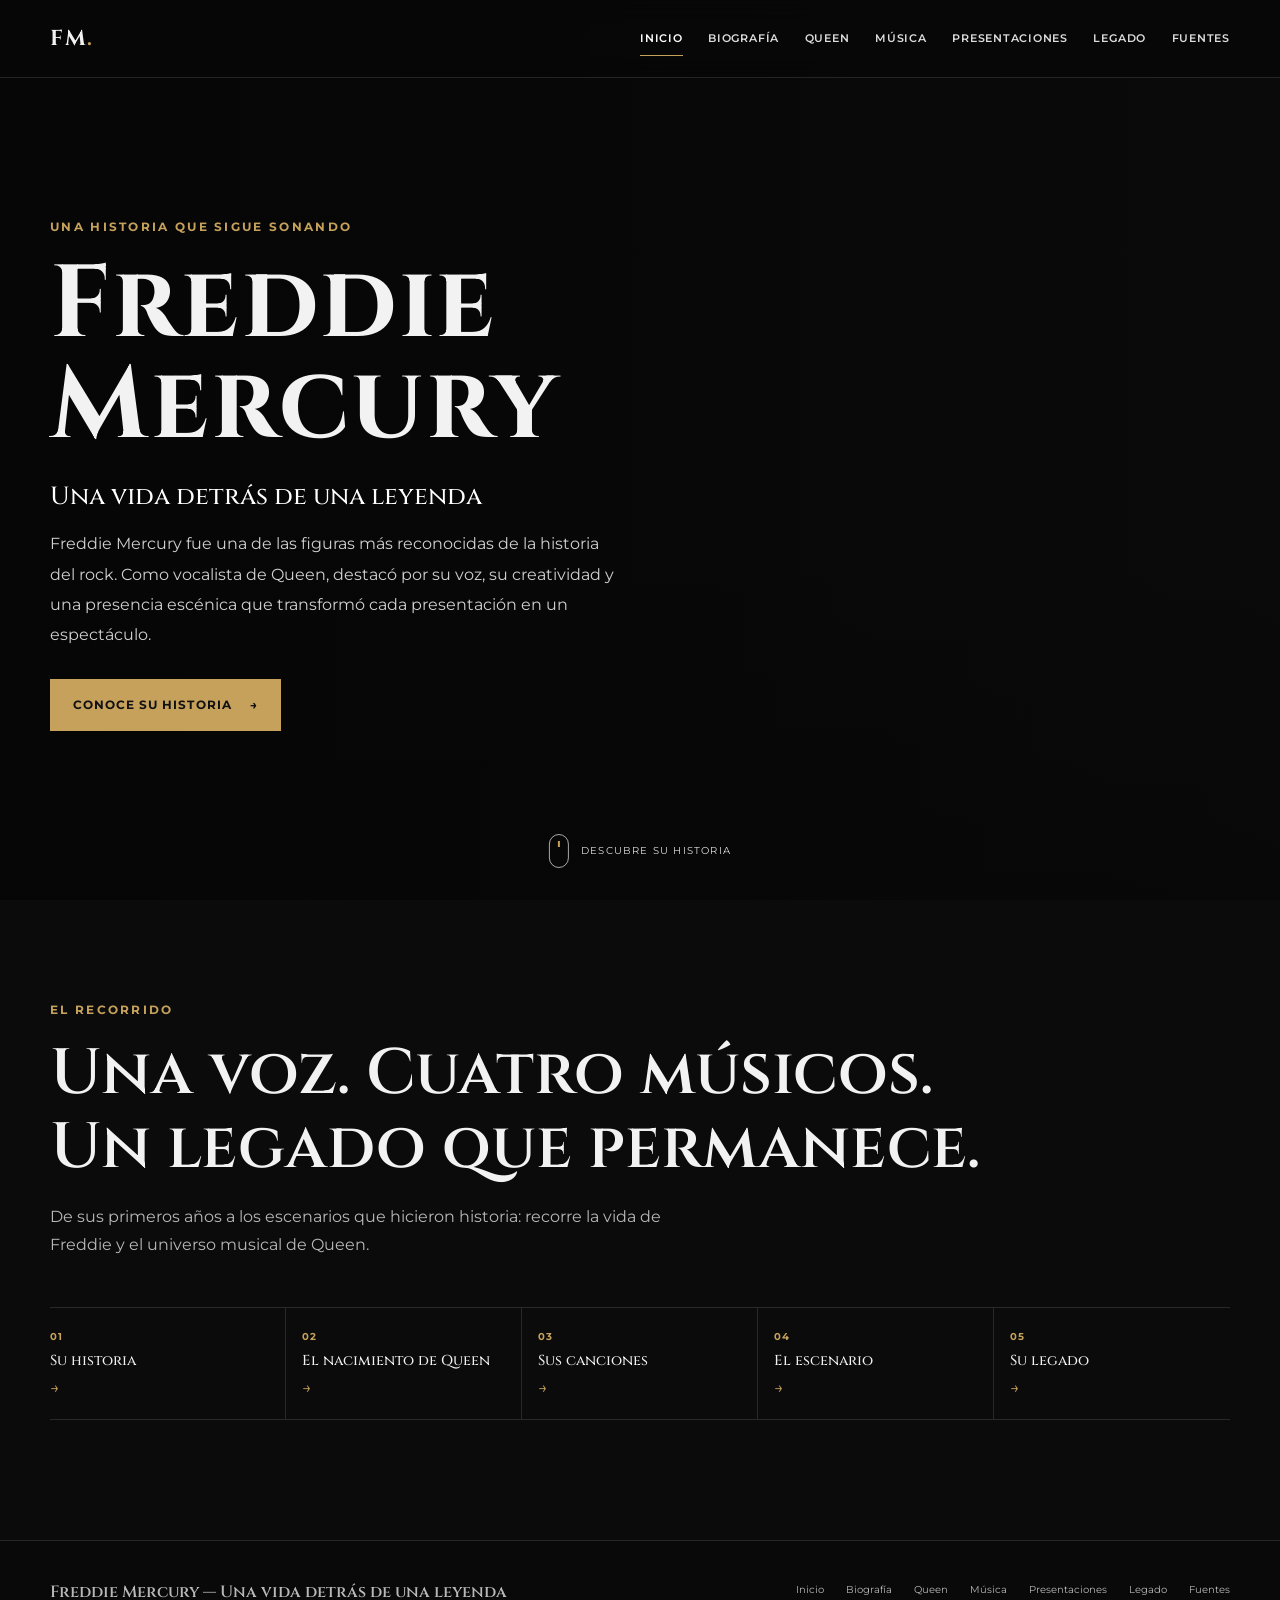
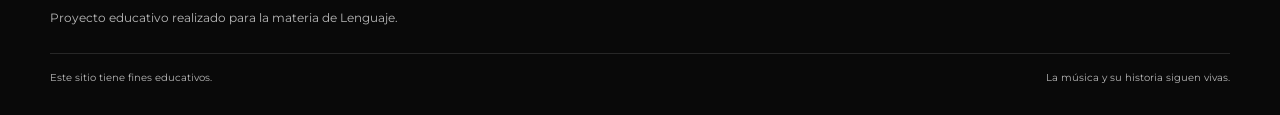
==== index.html @ da87c364 "pagina web blog" ====
<!doctype html>
<html lang="es">
<head>
  <meta charset="utf-8"><meta name="viewport" content="width=device-width, initial-scale=1">
  <meta name="description" content="Un recorrido educativo por la vida, la música y el legado de Freddie Mercury.">
  <meta name="theme-color" content="#0b0b0b"><title>Freddie Mercury — Una vida detrás de una leyenda</title>
  <link rel="preconnect" href="https://fonts.googleapis.com"><link rel="preconnect" href="https://fonts.gstatic.com" crossorigin>
  <link href="https://fonts.googleapis.com/css2?family=Cinzel:wght@500;600;700&family=Montserrat:wght@400;500;600;700&display=swap" rel="stylesheet">
  <link rel="stylesheet" href="css/styles.css"><script src="js/main.js" defer></script>
</head>
<body class="home-page">
  <header class="site-header"><a class="brand" href="index.html" aria-label="Freddie Mercury, inicio">FM<span>.</span></a><div data-site-nav></div></header>
  <main>
    <section class="hero full-bleed" aria-labelledby="hero-title">
      <div class="hero-content reveal"><p class="eyebrow">Una historia que sigue sonando</p><h1 id="hero-title">Freddie<br>Mercury</h1><p class="hero-subtitle">Una vida detrás de una leyenda</p>
        <p class="hero-copy">Freddie Mercury fue una de las figuras más reconocidas de la historia del rock. Como vocalista de Queen, destacó por su voz, su creatividad y una presencia escénica que transformó cada presentación en un espectáculo.</p>
        <a class="button button-primary" href="pages/biografia.html">Conoce su historia <span aria-hidden="true">→</span></a>
      </div><a class="scroll-cue" href="pages/biografia.html" aria-label="Desplazarse a la biografía"><span></span>Descubre su historia</a>
    </section>
    <section class="home-intro section-wrap reveal"><p class="eyebrow">El recorrido</p><h2>Una voz. Cuatro músicos.<br>Un legado que permanece.</h2><p>De sus primeros años a los escenarios que hicieron historia: recorre la vida de Freddie y el universo musical de Queen.</p>
      <div class="journey-links"><a href="pages/biografia.html"><span>01</span>Su historia <b>→</b></a><a href="pages/queen.html"><span>02</span>El nacimiento de Queen <b>→</b></a><a href="pages/musica.html"><span>03</span>Sus canciones <b>→</b></a><a href="pages/presentaciones.html"><span>04</span>El escenario <b>→</b></a><a href="pages/legado.html"><span>05</span>Su legado <b>→</b></a></div>
    </section>
  </main><div data-site-footer></div>
</body></html>
---- css/styles.css ----
/* RESET */
*,*::before,*::after{box-sizing:border-box}html{scroll-behavior:smooth;scroll-padding-top:90px}body{margin:0;background:#0b0b0b;color:#f2f2f2;font-family:'Montserrat',Arial,sans-serif;font-size:16px;line-height:1.75}img{display:block;max-width:100%}button,a{font:inherit}a{color:inherit;text-decoration:none}button{color:inherit}::selection{background:#c6a15b;color:#0b0b0b}
/* VARIABLES */
:root{--bg-main:#0b0b0b;--bg-secondary:#151515;--bg-card:rgba(20,20,20,.88);--text-main:#f2f2f2;--text-muted:#b8b8b8;--white:#fff;--accent:#c6a15b;--border:rgba(255,255,255,.12);--header-height:78px;--serif:'Cinzel',Georgia,serif;--sans:'Montserrat',Arial,sans-serif;--content:1180px}
/* GLOBAL */
.section-wrap{width:min(var(--content),calc(100% - 64px));margin-inline:auto;padding-block:112px}.eyebrow{color:var(--accent);font-size:.72rem;font-weight:700;letter-spacing:.2em;text-transform:uppercase;margin:0 0 18px}.section-heading{max-width:720px;margin-bottom:48px}.section-heading h2,.queen-copy h2{font:600 clamp(2rem,4.5vw,3.5rem)/1.15 var(--serif);margin:0 0 16px}.section-heading>p:last-child{color:var(--text-muted);margin:0}.button{display:inline-flex;align-items:center;justify-content:center;gap:18px;min-height:52px;padding:12px 22px;border:1px solid transparent;text-transform:uppercase;letter-spacing:.09em;font-size:.72rem;font-weight:700;transition:background .25s,border-color .25s,color .25s,transform .25s}.button:hover{transform:translateY(-2px)}.button-primary{background:var(--accent);color:#111}.button-primary:hover{background:#ddbd7d}.button-outline{border-color:rgba(198,161,91,.6);color:var(--accent)}.button-outline:hover{background:var(--accent);color:#111}.text-link{display:inline-flex;gap:10px;align-items:center;color:var(--accent);font-size:.78rem;font-weight:700;letter-spacing:.04em}.text-link span{transition:transform .2s}.text-link:hover span{transform:translate(3px,-3px)}.sr-only{position:absolute;width:1px;height:1px;padding:0;margin:-1px;overflow:hidden;clip:rect(0,0,0,0);white-space:nowrap;border:0}
/* TYPOGRAPHY */
h1,h2,h3,p{margin-top:0}h1,h2,h3{font-family:var(--serif);font-weight:600;line-height:1.15}p{color:var(--text-muted)}
/* NAVBAR */
.site-header{height:var(--header-height);position:fixed;inset:0 0 auto;z-index:10;display:flex;align-items:center;justify-content:space-between;padding:0 max(32px,calc((100vw - var(--content))/2));border-bottom:1px solid rgba(255,255,255,.12);background:rgba(8,8,8,.72);backdrop-filter:blur(12px)}.brand{font:700 1.35rem var(--serif);letter-spacing:.08em}.brand span{color:var(--accent)}.site-nav{display:flex;align-items:center;gap:clamp(14px,2vw,30px)}.site-nav a{position:relative;color:#ddd;font-size:.68rem;font-weight:600;letter-spacing:.07em;text-transform:uppercase;padding-block:10px;transition:color .2s}.site-nav a::after{content:"";position:absolute;left:0;right:100%;bottom:2px;height:1px;background:var(--accent);transition:right .25s}.site-nav a:hover,.site-nav a[aria-current="page"]{color:var(--white)}.site-nav a:hover::after,.site-nav a[aria-current="page"]::after{right:0}.menu-toggle{display:none;width:46px;height:46px;border:1px solid var(--border);background:transparent;cursor:pointer;align-items:center;justify-content:center;flex-direction:column;gap:5px}.menu-toggle span{width:19px;height:1px;background:white;transition:transform .2s,opacity .2s}.menu-toggle[aria-expanded="true"] span:first-child{transform:translateY(3px) rotate(45deg)}.menu-toggle[aria-expanded="true"] span:nth-child(2){opacity:0}.menu-toggle[aria-expanded="true"] span:last-child{transform:translateY(-9px) rotate(-45deg)}
/* HERO */
.full-bleed{min-height:100svh}.hero{position:relative;isolation:isolate;display:flex;align-items:center;padding:calc(var(--header-height) + 70px) max(32px,calc((100vw - var(--content))/2)) 100px;background-image:linear-gradient(90deg,rgba(5,5,5,.88) 0%,rgba(5,5,5,.60) 44%,rgba(5,5,5,.14) 100%),linear-gradient(0deg,rgba(5,5,5,.42),transparent 40%),url('https://w.wallhaven.cc/full/47/wallhaven-47jxp3.jpg');background-size:cover;background-position:center 36%}.hero-content{max-width:650px}.hero h1{font:700 clamp(4rem,8vw,7.1rem)/.98 var(--serif);letter-spacing:.025em;margin:0}.hero-subtitle{color:var(--white);font:500 clamp(1.15rem,2vw,1.55rem) var(--serif);margin:24px 0 16px}.hero-copy{max-width:570px;font-size:1rem;line-height:1.9;margin-bottom:28px;color:#d0d0d0}.scroll-cue{position:absolute;bottom:32px;left:50%;transform:translateX(-50%);display:flex;align-items:center;gap:12px;color:#ddd;font-size:.63rem;letter-spacing:.12em;text-transform:uppercase}.scroll-cue span{height:34px;width:20px;border:1px solid rgba(255,255,255,.65);border-radius:20px;position:relative}.scroll-cue span::after{content:"";position:absolute;top:6px;left:8px;width:2px;height:6px;background:var(--accent);animation:scroll-dot 1.5s infinite}.home-intro{padding-block:100px 120px}.home-intro h2{font:600 clamp(2.2rem,5vw,4.1rem)/1.15 var(--serif);margin-bottom:18px}.home-intro>p:not(.eyebrow){max-width:630px}.journey-links{display:grid;grid-template-columns:repeat(5,1fr);margin-top:48px;border-top:1px solid var(--border);border-bottom:1px solid var(--border)}.journey-links a{padding:22px 16px 22px 0;border-right:1px solid var(--border);font:500 .9rem var(--serif);display:grid;gap:8px;transition:color .2s,background .2s}.journey-links a:not(:first-child){padding-left:16px}.journey-links a:last-child{border:0}.journey-links a:hover{color:var(--accent);background:rgba(255,255,255,.025)}.journey-links span{color:var(--accent);font:700 .65rem var(--sans);letter-spacing:.12em}.journey-links b{font:400 1rem var(--sans);color:var(--accent)}
/* PAGE HERO */
.page-hero{min-height:620px;display:flex;align-items:flex-end;position:relative;isolation:isolate;padding:calc(var(--header-height) + 80px) max(32px,calc((100vw - var(--content))/2)) 76px;background-size:cover;background-position:center 38%}.page-hero::before{content:"";position:absolute;z-index:-1;inset:0;background:linear-gradient(90deg,rgba(6,6,6,.9),rgba(6,6,6,.46) 65%,rgba(6,6,6,.25)),linear-gradient(0deg,#0b0b0b 0%,transparent 45%)}.page-heading{max-width:800px}.page-heading h1{font:700 clamp(3.5rem,7.4vw,6.2rem)/1.02 var(--serif);margin:0 0 20px}.page-heading>p:last-child{max-width:680px;font-size:1rem;line-height:1.9;margin:0}.biography-bg{background-image:url('https://w.wallhaven.cc/full/47/wallhaven-47jxp3.jpg')}.queen-bg{background-image:url('https://w.wallhaven.cc/full/p2/wallhaven-p2gylm.jpg')}.music-bg{background-image:url('https://w.wallhaven.cc/full/5d/wallhaven-5d8y69.png')}.performance-bg{background-image:url('https://wallpapercave.com/wp/wp6620627.jpg')}.legacy-bg{background-image:url('https://w.wallhaven.cc/full/yj/wallhaven-yjrqwd.png')}.sources-bg{background-image:url('https://w.wallhaven.cc/full/47/wallhaven-47jxp3.jpg')}
/* TIMELINE */
.timeline-section{padding-top:70px}.timeline{position:relative;max-width:1000px;margin:0 auto;padding:8px 0}.timeline::before{content:"";position:absolute;top:0;bottom:0;left:100px;width:1px;background:linear-gradient(transparent,var(--accent) 5%,rgba(198,161,91,.5) 95%,transparent)}.timeline-item{position:relative;padding:0 0 25px 0;min-height:115px}.timeline-year{position:absolute;z-index:1;top:20px;left:0;width:111px;display:flex;align-items:center;justify-content:flex-end;gap:20px;border:0;background:none;padding:0 0 0 0;text-align:right;cursor:pointer}.timeline-year span{font:700 1.1rem var(--serif);color:var(--text-muted);transition:color .2s}.timeline-year i{flex:none;width:15px;height:15px;border:1px solid var(--accent);border-radius:50%;background:#0b0b0b;box-shadow:0 0 0 6px #0b0b0b;transition:background .2s,transform .2s}.timeline-year:hover span,.timeline-item.active .timeline-year span{color:var(--accent)}.timeline-item.active .timeline-year i{background:var(--accent);transform:scale(1.15)}.timeline-card{display:grid;grid-template-columns:1fr 245px;gap:28px;align-items:center;margin-left:145px;padding:0 26px;border:1px solid transparent;background:transparent;opacity:0;max-height:0;overflow:hidden;transform:translateY(-7px);transition:opacity .3s,transform .3s,max-height .35s,padding .3s,margin .3s}.timeline-item.active .timeline-card{opacity:1;max-height:380px;padding:24px 26px 24px 76px;border-color:var(--border);background:linear-gradient(105deg,rgba(24,24,24,.95),rgba(15,15,15,.85));transform:translateY(0)}.timeline-card .eyebrow{margin-bottom:8px;font-size:.63rem}.timeline-card h3{font-size:1.45rem;margin-bottom:10px}.timeline-card p:not(.eyebrow){font-size:.88rem;line-height:1.8;margin:0}.timeline-card img{height:175px;width:100%;object-fit:cover;filter:saturate(.78);mask-image:linear-gradient(90deg,transparent 0%,#000 18%,#000 82%,transparent 100%);-webkit-mask-image:linear-gradient(90deg,transparent 0%,#000 18%,#000 82%,transparent 100%)}
/* QUEEN */
.queen-section{padding-top:76px}.queen-layout{display:grid;grid-template-columns:.95fr 1.05fr;gap:70px;align-items:center}.queen-copy>p:not(.eyebrow){line-height:1.95}.queen-copy h2{margin-bottom:24px}.member-hint{font-size:.82rem;border-left:1px solid var(--accent);padding-left:14px;margin-top:28px}.member-grid{display:grid;grid-template-columns:repeat(2,minmax(125px,1fr));gap:25px 38px;max-width:390px;margin:0 auto 30px}.member-button{border:0;background:none;padding:0;display:grid;justify-items:center;gap:10px;cursor:pointer}.member-portrait{display:block;width:clamp(118px,13vw,164px);aspect-ratio:1;border-radius:50%;overflow:hidden;border:1px solid rgba(255,255,255,.35);box-shadow:0 12px 30px #0008;position:relative;transition:transform .25s,border-color .25s,box-shadow .25s}.member-portrait::after{content:"";position:absolute;inset:0;background:linear-gradient(145deg,rgba(255,255,255,.04),rgba(0,0,0,.45));transition:background .25s}.member-portrait img{width:100%;height:100%;object-fit:cover;filter:grayscale(.52) contrast(1.08);transition:filter .25s,transform .35s}.member-button:hover .member-portrait,.member-button.active .member-portrait{transform:translateY(-4px);border-color:var(--accent);box-shadow:0 12px 36px #000,0 0 0 4px rgba(198,161,91,.12)}.member-button:hover .member-portrait img,.member-button.active .member-portrait img{filter:grayscale(.12) contrast(1.08);transform:scale(1.04)}.member-name{font:600 .82rem var(--serif);letter-spacing:.1em;text-transform:uppercase;color:#ddd}.member-button.active .member-name{color:var(--accent)}.member-card{display:grid;grid-template-columns:140px 1fr;gap:22px;align-items:center;max-width:570px;margin:0 auto;padding:20px;background:var(--bg-card);border:1px solid var(--border);animation:card-in .32s ease both}.member-card>img{width:140px;height:155px;object-fit:cover;filter:saturate(.78)}.member-card .eyebrow{font-size:.62rem;margin-bottom:7px}.member-card h3{font-size:1.4rem;margin:0 0 8px}.member-card p:last-child{font-size:.8rem;line-height:1.7;margin:0}
/* MUSIC */
.music-section{padding-top:74px}.music-grid{display:grid;grid-template-columns:repeat(4,minmax(0,1fr));gap:16px}.music-card{min-height:275px;position:relative;padding:28px 23px;background:linear-gradient(145deg,rgba(35,35,35,.94),rgba(17,17,17,.96));border:1px solid var(--border);display:flex;flex-direction:column;justify-content:space-between;transition:transform .25s,border-color .25s}.music-card:hover{transform:translateY(-5px);border-color:rgba(198,161,91,.55)}.track-number{font:600 1.65rem var(--serif);color:var(--accent);opacity:.85}.music-card h2{font-size:1.15rem;margin:12px 0 12px}.music-card p{font-size:.78rem;line-height:1.75;margin-bottom:22px}.music-card .text-link{margin-top:auto;font-size:.67rem;text-transform:uppercase}
/* PERFORMANCES */
.performance-section{padding-top:76px}.performance-grid{display:grid;grid-template-columns:repeat(4,1fr);gap:14px;margin-bottom:80px}.feature-card{padding:25px 22px;border:1px solid var(--border);background:rgba(22,22,22,.75)}.feature-card>span{font:600 .8rem var(--serif);color:var(--accent)}.feature-card h3{font-size:1.35rem;margin:22px 0 10px}.feature-card p{font-size:.82rem;line-height:1.8;margin:0}.live-aid-card{display:grid;grid-template-columns:.9fr 1.1fr;background:#151515;border:1px solid rgba(198,161,91,.35);min-height:500px}.live-aid-image{background:url('https://guitar.com/wp-content/uploads/2023/01/Queen-Live-Aid-Concert@2000x1500.jpg') center/cover;min-height:350px;position:relative}.live-aid-image::after{content:"";position:absolute;inset:0;background:linear-gradient(90deg,transparent 55%,#151515)}.live-aid-copy{padding:42px 42px 40px 18px}.live-aid-copy h2{font-size:2.3rem;margin-bottom:15px}.live-aid-copy h2 span{color:var(--accent);font-size:1.15rem}.live-aid-copy>p:not(.eyebrow){font-size:.88rem;line-height:1.85}.live-aid-copy h3{font:600 .9rem var(--sans);margin:23px 0 10px}.song-list{display:grid;grid-template-columns:1fr 1fr;gap:4px 20px;list-style:none;margin:0 0 24px;padding:0;color:var(--text-muted);font-size:.78rem}.song-list li::before{content:"— ";color:var(--accent)}
/* LEGACY */
.legacy-section{padding-top:76px}.legacy-grid{display:grid;grid-template-columns:repeat(3,1fr);gap:15px}.legacy-card{padding:30px 27px;min-height:225px;border:1px solid var(--border);background:linear-gradient(145deg,#191919,#111)}.legacy-mark{color:var(--accent);font-size:1.4rem}.legacy-card h2{font-size:1.15rem;margin:21px 0 10px}.legacy-card p{font-size:.82rem;line-height:1.8;margin:0}.legacy-quote{margin-top:74px;padding:65px 30px;text-align:center;border-top:1px solid var(--border);border-bottom:1px solid var(--border);background:radial-gradient(ellipse at center,rgba(198,161,91,.09),transparent 70%)}.legacy-quote blockquote{font:600 clamp(2rem,5vw,3.7rem)/1.3 var(--serif);margin:0 auto 18px}.legacy-quote>p:last-child{max-width:600px;margin:0 auto}
/* SOURCES */
.sources-section{padding-top:65px}.sources-list{border-top:1px solid var(--border)}.source-item{padding:26px 0;border-bottom:1px solid var(--border);display:flex;align-items:center;justify-content:space-between;gap:30px}.source-item .eyebrow{font-size:.6rem;margin-bottom:8px}.source-item h2{font:600 1.15rem var(--serif);margin:0 0 5px}.source-item p:not(.eyebrow){font-size:.82rem;margin:0}.source-note{font-size:.78rem;margin-top:25px}
/* FOOTER */
.site-footer{border-top:1px solid var(--border);background:#090909;padding:40px max(32px,calc((100vw - var(--content))/2)) 28px}.footer-main{display:flex;align-items:flex-start;justify-content:space-between;gap:40px}.footer-title{font:600 1.02rem var(--serif);margin-bottom:5px}.footer-copy{font-size:.72rem;margin:0}.footer-nav{display:flex;flex-wrap:wrap;justify-content:flex-end;gap:9px 22px;max-width:560px}.footer-nav a{font-size:.65rem;color:var(--text-muted);transition:color .2s}.footer-nav a:hover{color:var(--accent)}.footer-bottom{display:flex;justify-content:space-between;border-top:1px solid var(--border);margin-top:25px;padding-top:15px;color:#777;font-size:.63rem}.footer-bottom p{margin:0;font-size:inherit}
/* ANIMATIONS */
.reveal{opacity:0;transform:translateY(16px);transition:opacity .65s ease,transform .65s ease}.reveal.is-visible{opacity:1;transform:translateY(0)}@keyframes scroll-dot{0%{opacity:0;transform:translateY(0)}35%{opacity:1}100%{opacity:0;transform:translateY(13px)}}@keyframes card-in{from{opacity:0;transform:translateY(8px)}to{opacity:1;transform:translateY(0)}}
/* RESPONSIVE */
@media(max-width:1100px){.site-nav{gap:13px}.site-nav a{font-size:.6rem}.queen-layout{gap:40px}.music-grid{grid-template-columns:repeat(2,minmax(0,1fr))}.timeline-card{grid-template-columns:1fr 210px}.performance-grid{grid-template-columns:repeat(2,1fr)}}
@media(max-width:820px){:root{--header-height:70px}.section-wrap{width:calc(100% - 48px);padding-block:84px}.site-header{padding-inline:24px}.menu-toggle{display:flex}.site-nav{display:none;position:absolute;top:calc(var(--header-height) - 1px);left:0;right:0;background:rgba(10,10,10,.98);padding:12px 24px 22px;border-bottom:1px solid var(--border);flex-direction:column;align-items:stretch;gap:0}.site-nav.is-open{display:flex}.site-nav a{font-size:.76rem;padding:12px 0}.site-nav a::after{display:none}.hero{padding-inline:8vw;background-position:59% center}.hero-content{max-width:570px}.hero h1{font-size:clamp(4rem,11vw,6rem)}.page-hero{min-height:560px;padding-inline:7vw}.journey-links{grid-template-columns:repeat(2,1fr)}.journey-links a:nth-child(2n){border-right:0;padding-left:16px}.journey-links a:last-child{grid-column:span 2;border-top:1px solid var(--border);padding-left:0}.queen-layout{grid-template-columns:1fr;gap:40px}.queen-copy{max-width:700px}.member-grid{max-width:450px}.member-portrait{width:clamp(130px,23vw,175px)}.live-aid-card{grid-template-columns:1fr}.live-aid-image{min-height:300px}.live-aid-image::after{background:linear-gradient(0deg,#151515,transparent 40%)}.live-aid-copy{padding:15px 30px 32px}.legacy-grid{grid-template-columns:repeat(2,1fr)}.footer-main{flex-direction:column}.footer-nav{justify-content:flex-start}}
@media(max-width:560px){body{font-size:15px}.section-wrap{width:calc(100% - 38px);padding-block:68px}.hero{min-height:92svh;padding:calc(var(--header-height) + 55px) 24px 100px;background-position:62% center;background-image:linear-gradient(90deg,rgba(5,5,5,.83),rgba(5,5,5,.45)),linear-gradient(0deg,rgba(5,5,5,.62),transparent 50%),url('https://w.wallhaven.cc/full/47/wallhaven-47jxp3.jpg')}.hero h1{font-size:clamp(3.3rem,14vw,4.5rem)}.hero-copy{font-size:.88rem;line-height:1.8}.scroll-cue{left:24px;transform:none}.home-intro h2{font-size:2rem}.journey-links{margin-top:32px}.journey-links a{font-size:.78rem;padding-block:17px}.page-hero{min-height:510px;padding:calc(var(--header-height) + 70px) 22px 52px;background-position:58% center}.page-heading h1{font-size:clamp(2.8rem,12vw,4rem)}.page-heading>p:last-child{font-size:.88rem}.timeline-section{padding-top:55px}.timeline::before{left:45px}.timeline-item{min-height:90px;padding-bottom:20px}.timeline-year{top:12px;width:91px;justify-content:flex-end;gap:18px}.timeline-year span{font-size:.94rem}.timeline-year i{width:13px;height:13px}.timeline-card{margin-left:0;padding:0 18px;grid-template-columns:1fr;gap:17px}.timeline-item.active .timeline-card{padding:65px 18px 18px;max-height:700px}.timeline-card img{grid-row:1;height:180px;mask-image:linear-gradient(0deg,transparent 0%,#000 18%,#000 85%,transparent 100%);-webkit-mask-image:linear-gradient(0deg,transparent 0%,#000 18%,#000 85%,transparent 100%)}.timeline-card>div{grid-row:2}.timeline-card h3{font-size:1.25rem}.timeline-card p:not(.eyebrow){font-size:.82rem}.music-grid{grid-template-columns:1fr;gap:12px}.music-card{min-height:238px;padding:24px}.music-card h2{font-size:1.2rem}.performance-grid{grid-template-columns:1fr 1fr;gap:10px;margin-bottom:55px}.feature-card{padding:19px 16px}.feature-card h3{font-size:1.12rem;margin:17px 0 8px}.feature-card p{font-size:.75rem}.live-aid-image{min-height:220px}.live-aid-copy{padding:10px 20px 25px}.live-aid-copy h2{font-size:1.8rem}.song-list{font-size:.72rem;gap:5px 12px}.legacy-grid{grid-template-columns:1fr}.legacy-card{min-height:0;padding:25px}.legacy-quote{margin-top:50px;padding:48px 10px}.source-item{align-items:flex-start;flex-direction:column;gap:16px}.source-item .button{width:100%;min-height:48px}.footer-main{gap:25px}.footer-nav{gap:8px 16px}.footer-bottom{gap:14px;flex-direction:column}.member-grid{gap:20px 14px}.member-card{grid-template-columns:90px 1fr;gap:14px;padding:14px}.member-card>img{width:90px;height:125px}.member-card h3{font-size:1.14rem}.member-card p:last-child{font-size:.74rem}}
@media(prefers-reduced-motion:reduce){html{scroll-behavior:auto}*,*::before,*::after{animation-duration:.01ms!important;animation-iteration-count:1!important;transition-duration:.01ms!important}.reveal{opacity:1;transform:none}}
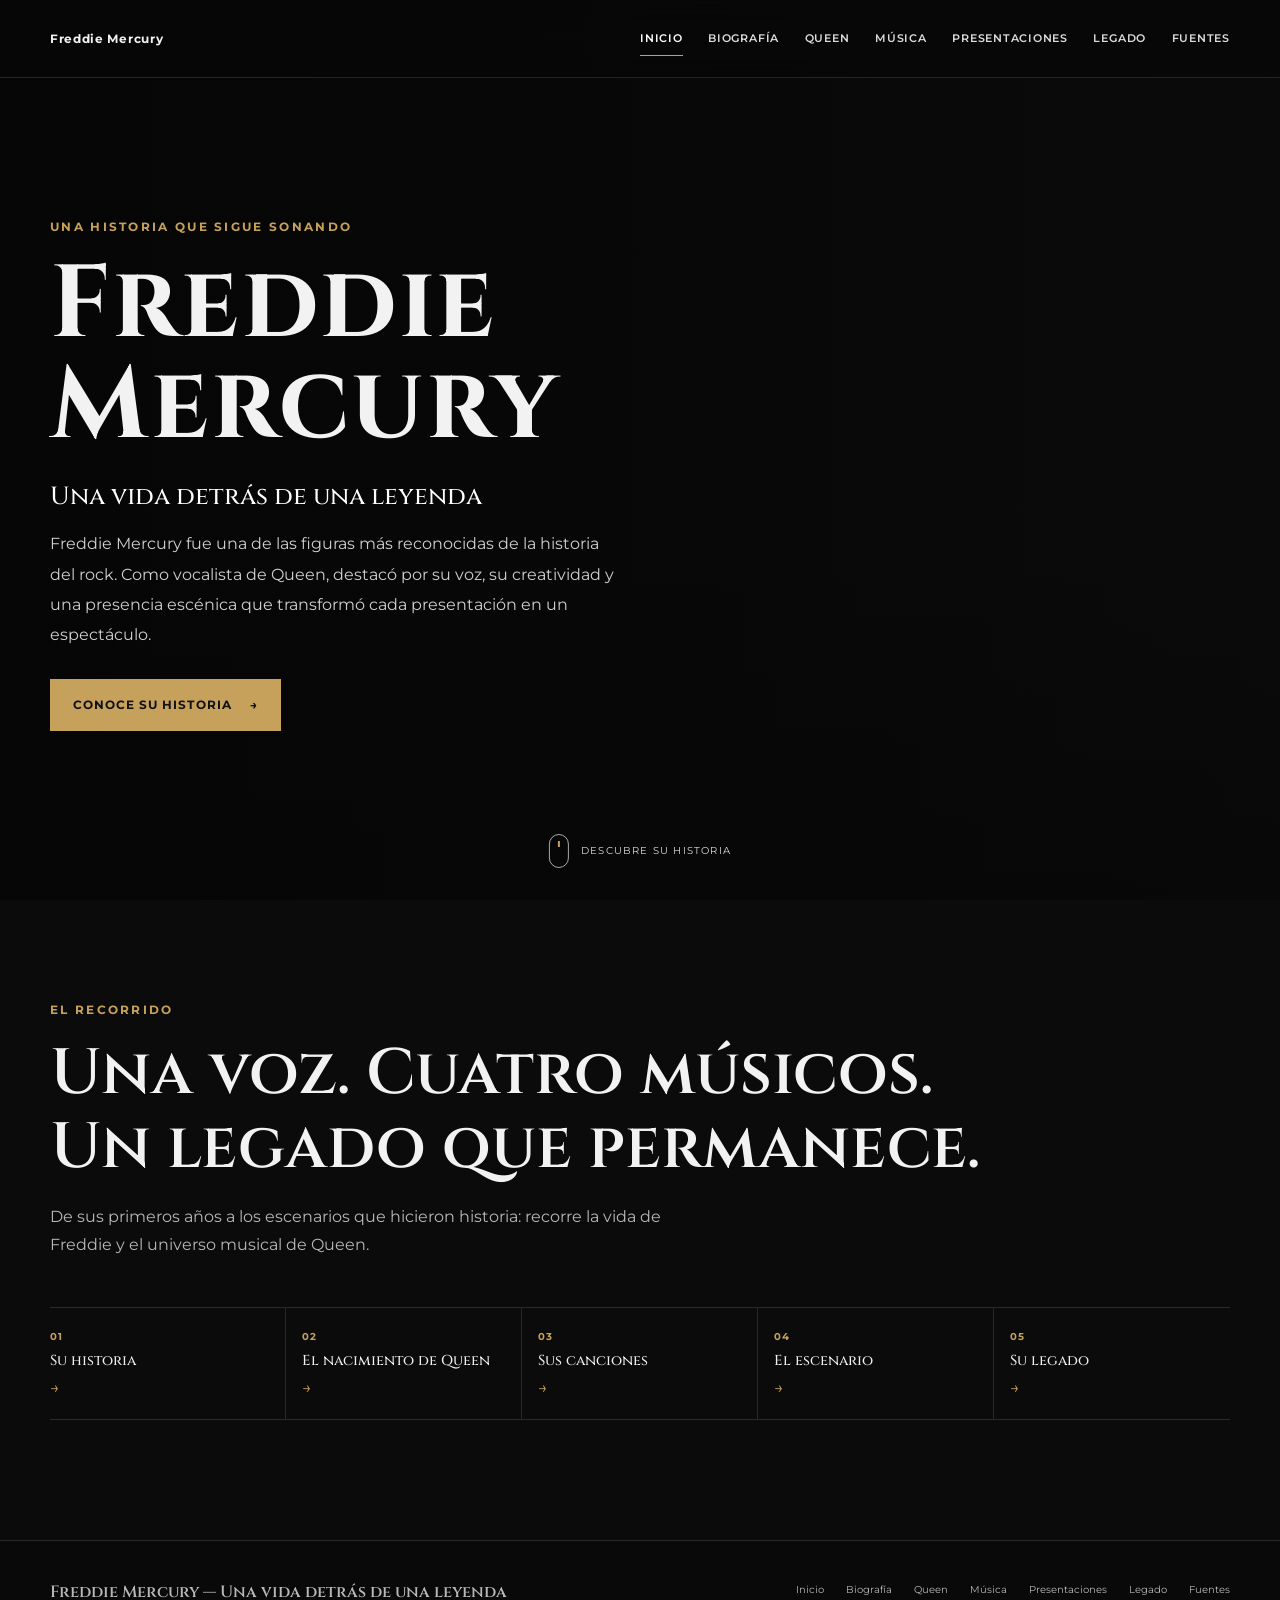
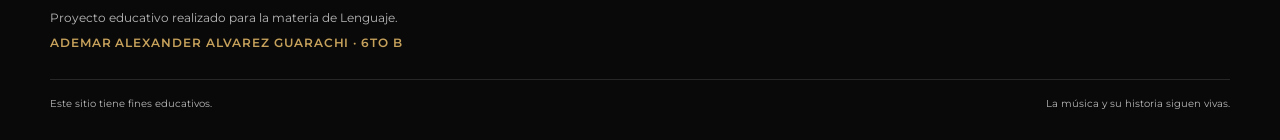
==== commit 952e2216: "CAMBIOS MENORES EN EL NOMBRE" ====
--- a/index.html
+++ b/index.html
@@ -9,7 +9,7 @@
   <link rel="stylesheet" href="css/styles.css"><script src="js/main.js" defer></script>
 </head>
 <body class="home-page">
-  <header class="site-header"><a class="brand" href="index.html" aria-label="Freddie Mercury, inicio">FM<span>.</span></a><div data-site-nav></div></header>
+  <header class="site-header"><a class="brand" href="index.html" aria-label="Freddie Mercury, inicio">Freddie Mercury</a><div data-site-nav></div></header>
   <main>
     <section class="hero full-bleed" aria-labelledby="hero-title">
       <div class="hero-content reveal"><p class="eyebrow">Una historia que sigue sonando</p><h1 id="hero-title">Freddie<br>Mercury</h1><p class="hero-subtitle">Una vida detrás de una leyenda</p>
--- a/css/styles.css
+++ b/css/styles.css
@@ -7,7 +7,7 @@
 /* TYPOGRAPHY */
 h1,h2,h3,p{margin-top:0}h1,h2,h3{font-family:var(--serif);font-weight:600;line-height:1.15}p{color:var(--text-muted)}
 /* NAVBAR */
-.site-header{height:var(--header-height);position:fixed;inset:0 0 auto;z-index:10;display:flex;align-items:center;justify-content:space-between;padding:0 max(32px,calc((100vw - var(--content))/2));border-bottom:1px solid rgba(255,255,255,.12);background:rgba(8,8,8,.72);backdrop-filter:blur(12px)}.brand{font:700 1.35rem var(--serif);letter-spacing:.08em}.brand span{color:var(--accent)}.site-nav{display:flex;align-items:center;gap:clamp(14px,2vw,30px)}.site-nav a{position:relative;color:#ddd;font-size:.68rem;font-weight:600;letter-spacing:.07em;text-transform:uppercase;padding-block:10px;transition:color .2s}.site-nav a::after{content:"";position:absolute;left:0;right:100%;bottom:2px;height:1px;background:var(--accent);transition:right .25s}.site-nav a:hover,.site-nav a[aria-current="page"]{color:var(--white)}.site-nav a:hover::after,.site-nav a[aria-current="page"]::after{right:0}.menu-toggle{display:none;width:46px;height:46px;border:1px solid var(--border);background:transparent;cursor:pointer;align-items:center;justify-content:center;flex-direction:column;gap:5px}.menu-toggle span{width:19px;height:1px;background:white;transition:transform .2s,opacity .2s}.menu-toggle[aria-expanded="true"] span:first-child{transform:translateY(3px) rotate(45deg)}.menu-toggle[aria-expanded="true"] span:nth-child(2){opacity:0}.menu-toggle[aria-expanded="true"] span:last-child{transform:translateY(-9px) rotate(-45deg)}
+.site-header{height:var(--header-height);position:fixed;inset:0 0 auto;z-index:10;display:flex;align-items:center;justify-content:space-between;padding:0 max(32px,calc((100vw - var(--content))/2));border-bottom:1px solid rgba(255,255,255,.12);background:rgba(8,8,8,.72);backdrop-filter:blur(12px)}.brand{font:700 clamp(.58rem,1vw,.78rem) var(--sans);letter-spacing:.055em;white-space:nowrap}.brand span{color:var(--accent)}.site-nav{display:flex;align-items:center;gap:clamp(14px,2vw,30px)}.site-nav a{position:relative;color:#ddd;font-size:.68rem;font-weight:600;letter-spacing:.07em;text-transform:uppercase;padding-block:10px;transition:color .2s}.site-nav a::after{content:"";position:absolute;left:0;right:100%;bottom:2px;height:1px;background:var(--accent);transition:right .25s}.site-nav a:hover,.site-nav a[aria-current="page"]{color:var(--white)}.site-nav a:hover::after,.site-nav a[aria-current="page"]::after{right:0}.menu-toggle{display:none;width:46px;height:46px;border:1px solid var(--border);background:transparent;cursor:pointer;align-items:center;justify-content:center;flex-direction:column;gap:5px}.menu-toggle span{width:19px;height:1px;background:white;transition:transform .2s,opacity .2s}.menu-toggle[aria-expanded="true"] span:first-child{transform:translateY(3px) rotate(45deg)}.menu-toggle[aria-expanded="true"] span:nth-child(2){opacity:0}.menu-toggle[aria-expanded="true"] span:last-child{transform:translateY(-9px) rotate(-45deg)}
 /* HERO */
 .full-bleed{min-height:100svh}.hero{position:relative;isolation:isolate;display:flex;align-items:center;padding:calc(var(--header-height) + 70px) max(32px,calc((100vw - var(--content))/2)) 100px;background-image:linear-gradient(90deg,rgba(5,5,5,.88) 0%,rgba(5,5,5,.60) 44%,rgba(5,5,5,.14) 100%),linear-gradient(0deg,rgba(5,5,5,.42),transparent 40%),url('https://w.wallhaven.cc/full/47/wallhaven-47jxp3.jpg');background-size:cover;background-position:center 36%}.hero-content{max-width:650px}.hero h1{font:700 clamp(4rem,8vw,7.1rem)/.98 var(--serif);letter-spacing:.025em;margin:0}.hero-subtitle{color:var(--white);font:500 clamp(1.15rem,2vw,1.55rem) var(--serif);margin:24px 0 16px}.hero-copy{max-width:570px;font-size:1rem;line-height:1.9;margin-bottom:28px;color:#d0d0d0}.scroll-cue{position:absolute;bottom:32px;left:50%;transform:translateX(-50%);display:flex;align-items:center;gap:12px;color:#ddd;font-size:.63rem;letter-spacing:.12em;text-transform:uppercase}.scroll-cue span{height:34px;width:20px;border:1px solid rgba(255,255,255,.65);border-radius:20px;position:relative}.scroll-cue span::after{content:"";position:absolute;top:6px;left:8px;width:2px;height:6px;background:var(--accent);animation:scroll-dot 1.5s infinite}.home-intro{padding-block:100px 120px}.home-intro h2{font:600 clamp(2.2rem,5vw,4.1rem)/1.15 var(--serif);margin-bottom:18px}.home-intro>p:not(.eyebrow){max-width:630px}.journey-links{display:grid;grid-template-columns:repeat(5,1fr);margin-top:48px;border-top:1px solid var(--border);border-bottom:1px solid var(--border)}.journey-links a{padding:22px 16px 22px 0;border-right:1px solid var(--border);font:500 .9rem var(--serif);display:grid;gap:8px;transition:color .2s,background .2s}.journey-links a:not(:first-child){padding-left:16px}.journey-links a:last-child{border:0}.journey-links a:hover{color:var(--accent);background:rgba(255,255,255,.025)}.journey-links span{color:var(--accent);font:700 .65rem var(--sans);letter-spacing:.12em}.journey-links b{font:400 1rem var(--sans);color:var(--accent)}
 /* PAGE HERO */
@@ -25,7 +25,7 @@
 /* SOURCES */
 .sources-section{padding-top:65px}.sources-list{border-top:1px solid var(--border)}.source-item{padding:26px 0;border-bottom:1px solid var(--border);display:flex;align-items:center;justify-content:space-between;gap:30px}.source-item .eyebrow{font-size:.6rem;margin-bottom:8px}.source-item h2{font:600 1.15rem var(--serif);margin:0 0 5px}.source-item p:not(.eyebrow){font-size:.82rem;margin:0}.source-note{font-size:.78rem;margin-top:25px}
 /* FOOTER */
-.site-footer{border-top:1px solid var(--border);background:#090909;padding:40px max(32px,calc((100vw - var(--content))/2)) 28px}.footer-main{display:flex;align-items:flex-start;justify-content:space-between;gap:40px}.footer-title{font:600 1.02rem var(--serif);margin-bottom:5px}.footer-copy{font-size:.72rem;margin:0}.footer-nav{display:flex;flex-wrap:wrap;justify-content:flex-end;gap:9px 22px;max-width:560px}.footer-nav a{font-size:.65rem;color:var(--text-muted);transition:color .2s}.footer-nav a:hover{color:var(--accent)}.footer-bottom{display:flex;justify-content:space-between;border-top:1px solid var(--border);margin-top:25px;padding-top:15px;color:#777;font-size:.63rem}.footer-bottom p{margin:0;font-size:inherit}
+.site-footer{border-top:1px solid var(--border);background:#090909;padding:40px max(32px,calc((100vw - var(--content))/2)) 28px}.footer-main{display:flex;align-items:flex-start;justify-content:space-between;gap:40px}.footer-title{font:600 1.02rem var(--serif);margin-bottom:5px}.footer-copy{font-size:.72rem;margin:0}.student-credit{color:var(--accent);letter-spacing:.08em;font-weight:600;margin-top:5px!important}.footer-nav{display:flex;flex-wrap:wrap;justify-content:flex-end;gap:9px 22px;max-width:560px}.footer-nav a{font-size:.65rem;color:var(--text-muted);transition:color .2s}.footer-nav a:hover{color:var(--accent)}.footer-bottom{display:flex;justify-content:space-between;border-top:1px solid var(--border);margin-top:25px;padding-top:15px;color:#777;font-size:.63rem}.footer-bottom p{margin:0;font-size:inherit}
 /* ANIMATIONS */
 .reveal{opacity:0;transform:translateY(16px);transition:opacity .65s ease,transform .65s ease}.reveal.is-visible{opacity:1;transform:translateY(0)}@keyframes scroll-dot{0%{opacity:0;transform:translateY(0)}35%{opacity:1}100%{opacity:0;transform:translateY(13px)}}@keyframes card-in{from{opacity:0;transform:translateY(8px)}to{opacity:1;transform:translateY(0)}}
 /* RESPONSIVE */
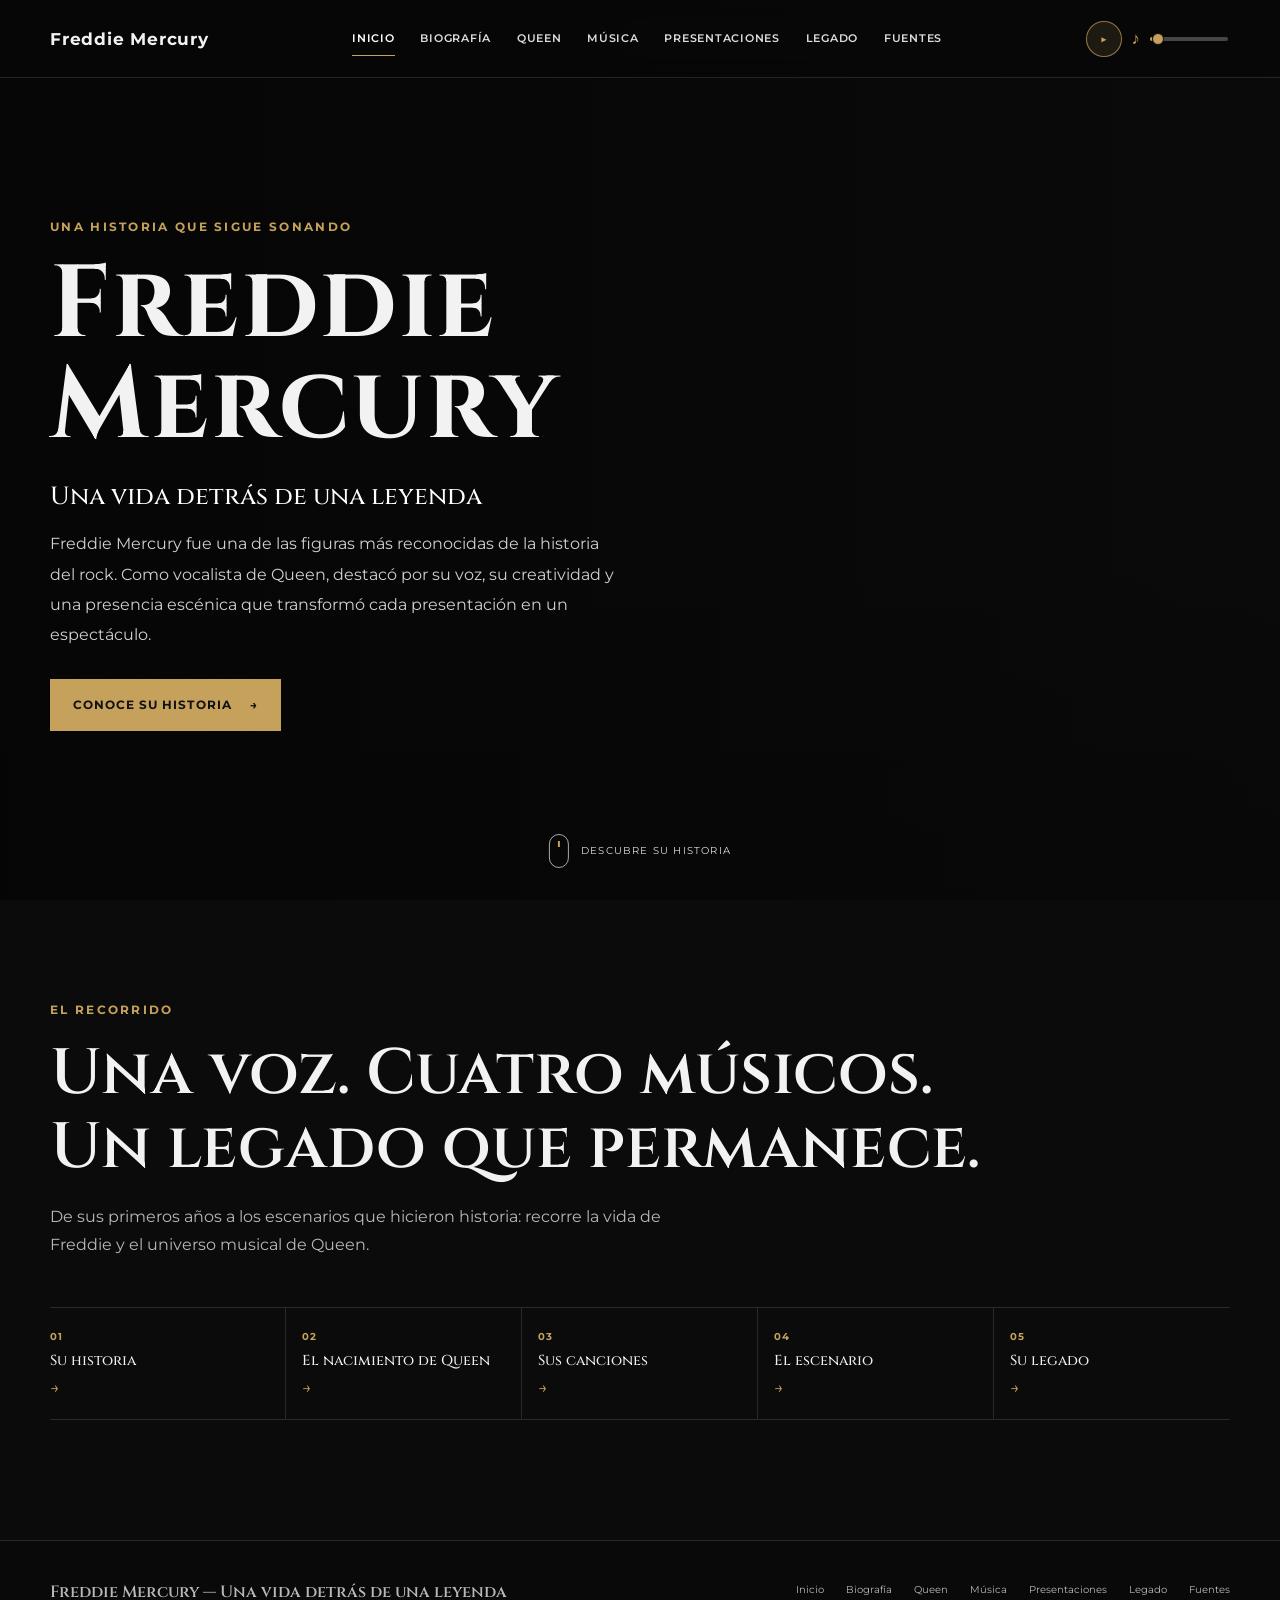
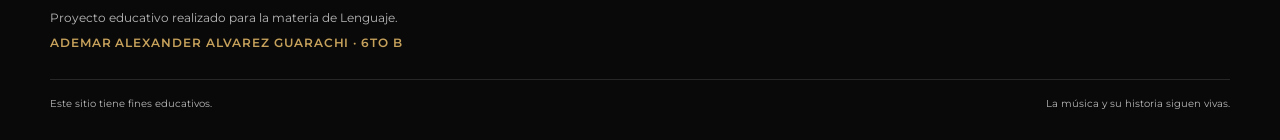
==== commit b608aa03: "correcion en comportamiento de linea de tiempo audio ambiental agregado correcion en enlaces de vide" ====
--- a/index.html
+++ b/index.html
@@ -1,24 +1,53 @@
 <!doctype html>
 <html lang="es">
+
 <head>
-  <meta charset="utf-8"><meta name="viewport" content="width=device-width, initial-scale=1">
+  <meta charset="utf-8">
+  <meta name="viewport" content="width=device-width, initial-scale=1">
   <meta name="description" content="Un recorrido educativo por la vida, la música y el legado de Freddie Mercury.">
-  <meta name="theme-color" content="#0b0b0b"><title>Freddie Mercury — Una vida detrás de una leyenda</title>
-  <link rel="preconnect" href="https://fonts.googleapis.com"><link rel="preconnect" href="https://fonts.gstatic.com" crossorigin>
-  <link href="https://fonts.googleapis.com/css2?family=Cinzel:wght@500;600;700&family=Montserrat:wght@400;500;600;700&display=swap" rel="stylesheet">
-  <link rel="stylesheet" href="css/styles.css"><script src="js/main.js" defer></script>
+  <meta name="theme-color" content="#0b0b0b">
+  <title>Freddie Mercury — Una vida detrás de una leyenda</title>
+  <link rel="preconnect" href="https://fonts.googleapis.com">
+  <link rel="preconnect" href="https://fonts.gstatic.com" crossorigin>
+  <link
+    href="https://fonts.googleapis.com/css2?family=Cinzel:wght@500;600;700&family=Montserrat:wght@400;500;600;700&display=swap"
+    rel="stylesheet">
+  <link rel="stylesheet" href="css/styles.css">
+  <script src="js/main.js" defer></script>
 </head>
+
 <body class="home-page">
-  <header class="site-header"><a class="brand" href="index.html" aria-label="Freddie Mercury, inicio">Freddie Mercury</a><div data-site-nav></div></header>
+  <header class="site-header"><a class="brand" href="index.html" aria-label="Freddie Mercury, inicio">Freddie
+      Mercury</a>
+    <div data-site-nav></div>
+  </header>
   <main>
     <section class="hero full-bleed" aria-labelledby="hero-title">
-      <div class="hero-content reveal"><p class="eyebrow">Una historia que sigue sonando</p><h1 id="hero-title">Freddie<br>Mercury</h1><p class="hero-subtitle">Una vida detrás de una leyenda</p>
-        <p class="hero-copy">Freddie Mercury fue una de las figuras más reconocidas de la historia del rock. Como vocalista de Queen, destacó por su voz, su creatividad y una presencia escénica que transformó cada presentación en un espectáculo.</p>
-        <a class="button button-primary" href="pages/biografia.html">Conoce su historia <span aria-hidden="true">→</span></a>
-      </div><a class="scroll-cue" href="pages/biografia.html" aria-label="Desplazarse a la biografía"><span></span>Descubre su historia</a>
+      <div class="hero-content reveal">
+        <p class="eyebrow">Una historia que sigue sonando</p>
+        <h1 id="hero-title">Freddie<br>Mercury</h1>
+        <p class="hero-subtitle">Una vida detrás de una leyenda</p>
+        <p class="hero-copy">Freddie Mercury fue una de las figuras más reconocidas de la historia del rock. Como
+          vocalista de Queen, destacó por su voz, su creatividad y una presencia escénica que transformó cada
+          presentación en un espectáculo.</p>
+        <a class="button button-primary" href="pages/biografia.html">Conoce su historia <span
+            aria-hidden="true">→</span></a>
+      </div><a class="scroll-cue" href="pages/biografia.html"
+        aria-label="Desplazarse a la biografía"><span></span>Descubre su historia</a>
     </section>
-    <section class="home-intro section-wrap reveal"><p class="eyebrow">El recorrido</p><h2>Una voz. Cuatro músicos.<br>Un legado que permanece.</h2><p>De sus primeros años a los escenarios que hicieron historia: recorre la vida de Freddie y el universo musical de Queen.</p>
-      <div class="journey-links"><a href="pages/biografia.html"><span>01</span>Su historia <b>→</b></a><a href="pages/queen.html"><span>02</span>El nacimiento de Queen <b>→</b></a><a href="pages/musica.html"><span>03</span>Sus canciones <b>→</b></a><a href="pages/presentaciones.html"><span>04</span>El escenario <b>→</b></a><a href="pages/legado.html"><span>05</span>Su legado <b>→</b></a></div>
+    <section class="home-intro section-wrap reveal">
+      <p class="eyebrow">El recorrido</p>
+      <h2>Una voz. Cuatro músicos.<br>Un legado que permanece.</h2>
+      <p>De sus primeros años a los escenarios que hicieron historia: recorre la vida de Freddie y el universo musical
+        de Queen.</p>
+      <div class="journey-links"><a href="pages/biografia.html"><span>01</span>Su historia <b>→</b></a><a
+          href="pages/queen.html"><span>02</span>El nacimiento de Queen <b>→</b></a><a
+          href="pages/musica.html"><span>03</span>Sus canciones <b>→</b></a><a
+          href="pages/presentaciones.html"><span>04</span>El escenario <b>→</b></a><a
+          href="pages/legado.html"><span>05</span>Su legado <b>→</b></a></div>
     </section>
-  </main><div data-site-footer></div>
-</body></html>
+  </main>
+  <div data-site-footer></div>
+</body>
+
+</html>
--- a/css/styles.css
+++ b/css/styles.css
@@ -1,35 +1,1631 @@
 /* RESET */
-*,*::before,*::after{box-sizing:border-box}html{scroll-behavior:smooth;scroll-padding-top:90px}body{margin:0;background:#0b0b0b;color:#f2f2f2;font-family:'Montserrat',Arial,sans-serif;font-size:16px;line-height:1.75}img{display:block;max-width:100%}button,a{font:inherit}a{color:inherit;text-decoration:none}button{color:inherit}::selection{background:#c6a15b;color:#0b0b0b}
+*,
+*::before,
+*::after {
+    box-sizing: border-box
+}
+
+html {
+    scroll-behavior: smooth;
+    scroll-padding-top: 90px
+}
+
+body {
+    margin: 0;
+    background: #0b0b0b;
+    color: #f2f2f2;
+    font-family: 'Montserrat', Arial, sans-serif;
+    font-size: 16px;
+    line-height: 1.75
+}
+
+img {
+    display: block;
+    max-width: 100%
+}
+
+button,
+a {
+    font: inherit
+}
+
+a {
+    color: inherit;
+    text-decoration: none
+}
+
+button {
+    color: inherit
+}
+
+::selection {
+    background: #c6a15b;
+    color: #0b0b0b
+}
+
 /* VARIABLES */
-:root{--bg-main:#0b0b0b;--bg-secondary:#151515;--bg-card:rgba(20,20,20,.88);--text-main:#f2f2f2;--text-muted:#b8b8b8;--white:#fff;--accent:#c6a15b;--border:rgba(255,255,255,.12);--header-height:78px;--serif:'Cinzel',Georgia,serif;--sans:'Montserrat',Arial,sans-serif;--content:1180px}
+:root {
+    --bg-main: #0b0b0b;
+    --bg-secondary: #151515;
+    --bg-card: rgba(20, 20, 20, .88);
+    --text-main: #f2f2f2;
+    --text-muted: #b8b8b8;
+    --white: #fff;
+    --accent: #c6a15b;
+    --border: rgba(255, 255, 255, .12);
+    --header-height: 78px;
+    --serif: 'Cinzel', Georgia, serif;
+    --sans: 'Montserrat', Arial, sans-serif;
+    --content: 1180px
+}
+
 /* GLOBAL */
-.section-wrap{width:min(var(--content),calc(100% - 64px));margin-inline:auto;padding-block:112px}.eyebrow{color:var(--accent);font-size:.72rem;font-weight:700;letter-spacing:.2em;text-transform:uppercase;margin:0 0 18px}.section-heading{max-width:720px;margin-bottom:48px}.section-heading h2,.queen-copy h2{font:600 clamp(2rem,4.5vw,3.5rem)/1.15 var(--serif);margin:0 0 16px}.section-heading>p:last-child{color:var(--text-muted);margin:0}.button{display:inline-flex;align-items:center;justify-content:center;gap:18px;min-height:52px;padding:12px 22px;border:1px solid transparent;text-transform:uppercase;letter-spacing:.09em;font-size:.72rem;font-weight:700;transition:background .25s,border-color .25s,color .25s,transform .25s}.button:hover{transform:translateY(-2px)}.button-primary{background:var(--accent);color:#111}.button-primary:hover{background:#ddbd7d}.button-outline{border-color:rgba(198,161,91,.6);color:var(--accent)}.button-outline:hover{background:var(--accent);color:#111}.text-link{display:inline-flex;gap:10px;align-items:center;color:var(--accent);font-size:.78rem;font-weight:700;letter-spacing:.04em}.text-link span{transition:transform .2s}.text-link:hover span{transform:translate(3px,-3px)}.sr-only{position:absolute;width:1px;height:1px;padding:0;margin:-1px;overflow:hidden;clip:rect(0,0,0,0);white-space:nowrap;border:0}
+.section-wrap {
+    width: min(var(--content), calc(100% - 64px));
+    margin-inline: auto;
+    padding-block: 112px
+}
+
+.eyebrow {
+    color: var(--accent);
+    font-size: .72rem;
+    font-weight: 700;
+    letter-spacing: .2em;
+    text-transform: uppercase;
+    margin: 0 0 18px
+}
+
+.section-heading {
+    max-width: 720px;
+    margin-bottom: 48px
+}
+
+.section-heading h2,
+.queen-copy h2 {
+    font: 600 clamp(2rem, 4.5vw, 3.5rem)/1.15 var(--serif);
+    margin: 0 0 16px
+}
+
+.section-heading>p:last-child {
+    color: var(--text-muted);
+    margin: 0
+}
+
+.button {
+    display: inline-flex;
+    align-items: center;
+    justify-content: center;
+    gap: 18px;
+    min-height: 52px;
+    padding: 12px 22px;
+    border: 1px solid transparent;
+    text-transform: uppercase;
+    letter-spacing: .09em;
+    font-size: .72rem;
+    font-weight: 700;
+    transition: background .25s, border-color .25s, color .25s, transform .25s
+}
+
+.button:hover {
+    transform: translateY(-2px)
+}
+
+.button-primary {
+    background: var(--accent);
+    color: #111
+}
+
+.button-primary:hover {
+    background: #ddbd7d
+}
+
+.button-outline {
+    border-color: rgba(198, 161, 91, .6);
+    color: var(--accent)
+}
+
+.button-outline:hover {
+    background: var(--accent);
+    color: #111
+}
+
+.text-link {
+    display: inline-flex;
+    gap: 10px;
+    align-items: center;
+    color: var(--accent);
+    font-size: .78rem;
+    font-weight: 700;
+    letter-spacing: .04em
+}
+
+.text-link span {
+    transition: transform .2s
+}
+
+.text-link:hover span {
+    transform: translate(3px, -3px)
+}
+
+.sr-only {
+    position: absolute;
+    width: 1px;
+    height: 1px;
+    padding: 0;
+    margin: -1px;
+    overflow: hidden;
+    clip: rect(0, 0, 0, 0);
+    white-space: nowrap;
+    border: 0
+}
+
 /* TYPOGRAPHY */
-h1,h2,h3,p{margin-top:0}h1,h2,h3{font-family:var(--serif);font-weight:600;line-height:1.15}p{color:var(--text-muted)}
+h1,
+h2,
+h3,
+p {
+    margin-top: 0
+}
+
+h1,
+h2,
+h3 {
+    font-family: var(--serif);
+    font-weight: 600;
+    line-height: 1.15
+}
+
+p {
+    color: var(--text-muted)
+}
+
 /* NAVBAR */
-.site-header{height:var(--header-height);position:fixed;inset:0 0 auto;z-index:10;display:flex;align-items:center;justify-content:space-between;padding:0 max(32px,calc((100vw - var(--content))/2));border-bottom:1px solid rgba(255,255,255,.12);background:rgba(8,8,8,.72);backdrop-filter:blur(12px)}.brand{font:700 clamp(.58rem,1vw,.78rem) var(--sans);letter-spacing:.055em;white-space:nowrap}.brand span{color:var(--accent)}.site-nav{display:flex;align-items:center;gap:clamp(14px,2vw,30px)}.site-nav a{position:relative;color:#ddd;font-size:.68rem;font-weight:600;letter-spacing:.07em;text-transform:uppercase;padding-block:10px;transition:color .2s}.site-nav a::after{content:"";position:absolute;left:0;right:100%;bottom:2px;height:1px;background:var(--accent);transition:right .25s}.site-nav a:hover,.site-nav a[aria-current="page"]{color:var(--white)}.site-nav a:hover::after,.site-nav a[aria-current="page"]::after{right:0}.menu-toggle{display:none;width:46px;height:46px;border:1px solid var(--border);background:transparent;cursor:pointer;align-items:center;justify-content:center;flex-direction:column;gap:5px}.menu-toggle span{width:19px;height:1px;background:white;transition:transform .2s,opacity .2s}.menu-toggle[aria-expanded="true"] span:first-child{transform:translateY(3px) rotate(45deg)}.menu-toggle[aria-expanded="true"] span:nth-child(2){opacity:0}.menu-toggle[aria-expanded="true"] span:last-child{transform:translateY(-9px) rotate(-45deg)}
+.site-header {
+    height: var(--header-height);
+    position: fixed;
+    inset: 0 0 auto;
+    z-index: 10;
+    display: flex;
+    align-items: center;
+    justify-content: space-between;
+    padding: 0 max(32px, calc((100vw - var(--content))/2));
+    border-bottom: 1px solid rgba(255, 255, 255, .12);
+    background: rgba(8, 8, 8, .72);
+    backdrop-filter: blur(12px)
+}
+
+.brand {
+    font: 700 clamp(.58rem, 1vw, .78rem) var(--sans);
+    letter-spacing: .055em;
+    white-space: nowrap
+}
+
+.brand span {
+    color: var(--accent)
+}
+
+.site-nav {
+    display: flex;
+    align-items: center;
+    gap: clamp(14px, 2vw, 30px)
+}
+
+.site-nav a {
+    position: relative;
+    color: #ddd;
+    font-size: .68rem;
+    font-weight: 600;
+    letter-spacing: .07em;
+    text-transform: uppercase;
+    padding-block: 10px;
+    transition: color .2s
+}
+
+.site-nav a::after {
+    content: "";
+    position: absolute;
+    left: 0;
+    right: 100%;
+    bottom: 2px;
+    height: 1px;
+    background: var(--accent);
+    transition: right .25s
+}
+
+.site-nav a:hover,
+.site-nav a[aria-current="page"] {
+    color: var(--white)
+}
+
+.site-nav a:hover::after,
+.site-nav a[aria-current="page"]::after {
+    right: 0
+}
+
+.menu-toggle {
+    display: none;
+    width: 46px;
+    height: 46px;
+    border: 1px solid var(--border);
+    background: transparent;
+    cursor: pointer;
+    align-items: center;
+    justify-content: center;
+    flex-direction: column;
+    gap: 5px
+}
+
+.menu-toggle span {
+    width: 19px;
+    height: 1px;
+    background: white;
+    transition: transform .2s, opacity .2s
+}
+
+.menu-toggle[aria-expanded="true"] span:first-child {
+    transform: translateY(3px) rotate(45deg)
+}
+
+.menu-toggle[aria-expanded="true"] span:nth-child(2) {
+    opacity: 0
+}
+
+.menu-toggle[aria-expanded="true"] span:last-child {
+    transform: translateY(-9px) rotate(-45deg)
+}
+
 /* HERO */
-.full-bleed{min-height:100svh}.hero{position:relative;isolation:isolate;display:flex;align-items:center;padding:calc(var(--header-height) + 70px) max(32px,calc((100vw - var(--content))/2)) 100px;background-image:linear-gradient(90deg,rgba(5,5,5,.88) 0%,rgba(5,5,5,.60) 44%,rgba(5,5,5,.14) 100%),linear-gradient(0deg,rgba(5,5,5,.42),transparent 40%),url('https://w.wallhaven.cc/full/47/wallhaven-47jxp3.jpg');background-size:cover;background-position:center 36%}.hero-content{max-width:650px}.hero h1{font:700 clamp(4rem,8vw,7.1rem)/.98 var(--serif);letter-spacing:.025em;margin:0}.hero-subtitle{color:var(--white);font:500 clamp(1.15rem,2vw,1.55rem) var(--serif);margin:24px 0 16px}.hero-copy{max-width:570px;font-size:1rem;line-height:1.9;margin-bottom:28px;color:#d0d0d0}.scroll-cue{position:absolute;bottom:32px;left:50%;transform:translateX(-50%);display:flex;align-items:center;gap:12px;color:#ddd;font-size:.63rem;letter-spacing:.12em;text-transform:uppercase}.scroll-cue span{height:34px;width:20px;border:1px solid rgba(255,255,255,.65);border-radius:20px;position:relative}.scroll-cue span::after{content:"";position:absolute;top:6px;left:8px;width:2px;height:6px;background:var(--accent);animation:scroll-dot 1.5s infinite}.home-intro{padding-block:100px 120px}.home-intro h2{font:600 clamp(2.2rem,5vw,4.1rem)/1.15 var(--serif);margin-bottom:18px}.home-intro>p:not(.eyebrow){max-width:630px}.journey-links{display:grid;grid-template-columns:repeat(5,1fr);margin-top:48px;border-top:1px solid var(--border);border-bottom:1px solid var(--border)}.journey-links a{padding:22px 16px 22px 0;border-right:1px solid var(--border);font:500 .9rem var(--serif);display:grid;gap:8px;transition:color .2s,background .2s}.journey-links a:not(:first-child){padding-left:16px}.journey-links a:last-child{border:0}.journey-links a:hover{color:var(--accent);background:rgba(255,255,255,.025)}.journey-links span{color:var(--accent);font:700 .65rem var(--sans);letter-spacing:.12em}.journey-links b{font:400 1rem var(--sans);color:var(--accent)}
+.full-bleed {
+    min-height: 100svh
+}
+
+.hero {
+    position: relative;
+    isolation: isolate;
+    display: flex;
+    align-items: center;
+    padding: calc(var(--header-height) + 70px) max(32px, calc((100vw - var(--content))/2)) 100px;
+    background-image: linear-gradient(90deg, rgba(5, 5, 5, .88) 0%, rgba(5, 5, 5, .60) 44%, rgba(5, 5, 5, .14) 100%), linear-gradient(0deg, rgba(5, 5, 5, .42), transparent 40%), url('https://w.wallhaven.cc/full/47/wallhaven-47jxp3.jpg');
+    background-size: cover;
+    background-position: center 36%
+}
+
+.hero-content {
+    max-width: 650px
+}
+
+.hero h1 {
+    font: 700 clamp(4rem, 8vw, 7.1rem)/.98 var(--serif);
+    letter-spacing: .025em;
+    margin: 0
+}
+
+.hero-subtitle {
+    color: var(--white);
+    font: 500 clamp(1.15rem, 2vw, 1.55rem) var(--serif);
+    margin: 24px 0 16px
+}
+
+.hero-copy {
+    max-width: 570px;
+    font-size: 1rem;
+    line-height: 1.9;
+    margin-bottom: 28px;
+    color: #d0d0d0
+}
+
+.scroll-cue {
+    position: absolute;
+    bottom: 32px;
+    left: 50%;
+    transform: translateX(-50%);
+    display: flex;
+    align-items: center;
+    gap: 12px;
+    color: #ddd;
+    font-size: .63rem;
+    letter-spacing: .12em;
+    text-transform: uppercase
+}
+
+.scroll-cue span {
+    height: 34px;
+    width: 20px;
+    border: 1px solid rgba(255, 255, 255, .65);
+    border-radius: 20px;
+    position: relative
+}
+
+.scroll-cue span::after {
+    content: "";
+    position: absolute;
+    top: 6px;
+    left: 8px;
+    width: 2px;
+    height: 6px;
+    background: var(--accent);
+    animation: scroll-dot 1.5s infinite
+}
+
+.home-intro {
+    padding-block: 100px 120px
+}
+
+.home-intro h2 {
+    font: 600 clamp(2.2rem, 5vw, 4.1rem)/1.15 var(--serif);
+    margin-bottom: 18px
+}
+
+.home-intro>p:not(.eyebrow) {
+    max-width: 630px
+}
+
+.journey-links {
+    display: grid;
+    grid-template-columns: repeat(5, 1fr);
+    margin-top: 48px;
+    border-top: 1px solid var(--border);
+    border-bottom: 1px solid var(--border)
+}
+
+.journey-links a {
+    padding: 22px 16px 22px 0;
+    border-right: 1px solid var(--border);
+    font: 500 .9rem var(--serif);
+    display: grid;
+    gap: 8px;
+    transition: color .2s, background .2s
+}
+
+.journey-links a:not(:first-child) {
+    padding-left: 16px
+}
+
+.journey-links a:last-child {
+    border: 0
+}
+
+.journey-links a:hover {
+    color: var(--accent);
+    background: rgba(255, 255, 255, .025)
+}
+
+.journey-links span {
+    color: var(--accent);
+    font: 700 .65rem var(--sans);
+    letter-spacing: .12em
+}
+
+.journey-links b {
+    font: 400 1rem var(--sans);
+    color: var(--accent)
+}
+
 /* PAGE HERO */
-.page-hero{min-height:620px;display:flex;align-items:flex-end;position:relative;isolation:isolate;padding:calc(var(--header-height) + 80px) max(32px,calc((100vw - var(--content))/2)) 76px;background-size:cover;background-position:center 38%}.page-hero::before{content:"";position:absolute;z-index:-1;inset:0;background:linear-gradient(90deg,rgba(6,6,6,.9),rgba(6,6,6,.46) 65%,rgba(6,6,6,.25)),linear-gradient(0deg,#0b0b0b 0%,transparent 45%)}.page-heading{max-width:800px}.page-heading h1{font:700 clamp(3.5rem,7.4vw,6.2rem)/1.02 var(--serif);margin:0 0 20px}.page-heading>p:last-child{max-width:680px;font-size:1rem;line-height:1.9;margin:0}.biography-bg{background-image:url('https://w.wallhaven.cc/full/47/wallhaven-47jxp3.jpg')}.queen-bg{background-image:url('https://w.wallhaven.cc/full/p2/wallhaven-p2gylm.jpg')}.music-bg{background-image:url('https://w.wallhaven.cc/full/5d/wallhaven-5d8y69.png')}.performance-bg{background-image:url('https://wallpapercave.com/wp/wp6620627.jpg')}.legacy-bg{background-image:url('https://w.wallhaven.cc/full/yj/wallhaven-yjrqwd.png')}.sources-bg{background-image:url('https://w.wallhaven.cc/full/47/wallhaven-47jxp3.jpg')}
+.page-hero {
+    min-height: 620px;
+    display: flex;
+    align-items: flex-end;
+    position: relative;
+    isolation: isolate;
+    padding: calc(var(--header-height) + 80px) max(32px, calc((100vw - var(--content))/2)) 76px;
+    background-size: cover;
+    background-position: center 38%
+}
+
+.page-hero::before {
+    content: "";
+    position: absolute;
+    z-index: -1;
+    inset: 0;
+    background: linear-gradient(90deg, rgba(6, 6, 6, .9), rgba(6, 6, 6, .46) 65%, rgba(6, 6, 6, .25)), linear-gradient(0deg, #0b0b0b 0%, transparent 45%)
+}
+
+.page-heading {
+    max-width: 800px
+}
+
+.page-heading h1 {
+    font: 700 clamp(3.5rem, 7.4vw, 6.2rem)/1.02 var(--serif);
+    margin: 0 0 20px
+}
+
+.page-heading>p:last-child {
+    max-width: 680px;
+    font-size: 1rem;
+    line-height: 1.9;
+    margin: 0
+}
+
+.biography-bg {
+    background-image: url('https://w.wallhaven.cc/full/47/wallhaven-47jxp3.jpg')
+}
+
+.queen-bg {
+    background-image: url('https://w.wallhaven.cc/full/p2/wallhaven-p2gylm.jpg')
+}
+
+.music-bg {
+    background-image: url('https://w.wallhaven.cc/full/5d/wallhaven-5d8y69.png')
+}
+
+.performance-bg {
+    background-image: url('https://wallpapercave.com/wp/wp6620627.jpg')
+}
+
+.legacy-bg {
+    background-image: url('https://w.wallhaven.cc/full/yj/wallhaven-yjrqwd.png')
+}
+
+.sources-bg {
+    background-image: url('https://w.wallhaven.cc/full/47/wallhaven-47jxp3.jpg')
+}
+
 /* TIMELINE */
-.timeline-section{padding-top:70px}.timeline{position:relative;max-width:1000px;margin:0 auto;padding:8px 0}.timeline::before{content:"";position:absolute;top:0;bottom:0;left:100px;width:1px;background:linear-gradient(transparent,var(--accent) 5%,rgba(198,161,91,.5) 95%,transparent)}.timeline-item{position:relative;padding:0 0 25px 0;min-height:115px}.timeline-year{position:absolute;z-index:1;top:20px;left:0;width:111px;display:flex;align-items:center;justify-content:flex-end;gap:20px;border:0;background:none;padding:0 0 0 0;text-align:right;cursor:pointer}.timeline-year span{font:700 1.1rem var(--serif);color:var(--text-muted);transition:color .2s}.timeline-year i{flex:none;width:15px;height:15px;border:1px solid var(--accent);border-radius:50%;background:#0b0b0b;box-shadow:0 0 0 6px #0b0b0b;transition:background .2s,transform .2s}.timeline-year:hover span,.timeline-item.active .timeline-year span{color:var(--accent)}.timeline-item.active .timeline-year i{background:var(--accent);transform:scale(1.15)}.timeline-card{display:grid;grid-template-columns:1fr 245px;gap:28px;align-items:center;margin-left:145px;padding:0 26px;border:1px solid transparent;background:transparent;opacity:0;max-height:0;overflow:hidden;transform:translateY(-7px);transition:opacity .3s,transform .3s,max-height .35s,padding .3s,margin .3s}.timeline-item.active .timeline-card{opacity:1;max-height:380px;padding:24px 26px 24px 76px;border-color:var(--border);background:linear-gradient(105deg,rgba(24,24,24,.95),rgba(15,15,15,.85));transform:translateY(0)}.timeline-card .eyebrow{margin-bottom:8px;font-size:.63rem}.timeline-card h3{font-size:1.45rem;margin-bottom:10px}.timeline-card p:not(.eyebrow){font-size:.88rem;line-height:1.8;margin:0}.timeline-card img{height:175px;width:100%;object-fit:cover;filter:saturate(.78);mask-image:linear-gradient(90deg,transparent 0%,#000 18%,#000 82%,transparent 100%);-webkit-mask-image:linear-gradient(90deg,transparent 0%,#000 18%,#000 82%,transparent 100%)}
+.timeline-section {
+    padding-top: 70px
+}
+
+.timeline {
+    position: relative;
+    max-width: 1000px;
+    margin: 0 auto;
+    padding: 8px 0
+}
+
+.timeline::before {
+    content: "";
+    position: absolute;
+    top: 0;
+    bottom: 0;
+    left: 100px;
+    width: 1px;
+    background: linear-gradient(transparent, var(--accent) 5%, rgba(198, 161, 91, .5) 95%, transparent)
+}
+
+.timeline-item {
+    position: relative;
+    padding: 0 0 25px 0;
+    min-height: 115px
+}
+
+.timeline-year {
+    position: absolute;
+    z-index: 1;
+    top: 20px;
+    left: 0;
+    width: 111px;
+    display: flex;
+    align-items: center;
+    justify-content: flex-end;
+    gap: 20px;
+    border: 0;
+    background: none;
+    padding: 0 0 0 0;
+    text-align: right;
+    cursor: pointer
+}
+
+.timeline-year span {
+    font: 700 1.1rem var(--serif);
+    color: var(--text-muted);
+    transition: color .2s
+}
+
+.timeline-year i {
+    flex: none;
+    width: 15px;
+    height: 15px;
+    border: 1px solid var(--accent);
+    border-radius: 50%;
+    background: #0b0b0b;
+    box-shadow: 0 0 0 6px #0b0b0b;
+    transition: background .2s, transform .2s
+}
+
+.timeline-year:hover span,
+.timeline-item.active .timeline-year span {
+    color: var(--accent)
+}
+
+.timeline-item.active .timeline-year i {
+    background: var(--accent);
+    transform: scale(1.15)
+}
+
+.timeline-card {
+    grid-template-columns: 1fr 245px;
+    gap: 28px;
+    align-items: center;
+    display: none;
+    margin-left: 145px;
+    padding: 24px 26px 24px 76px;
+    border: 1px solid transparent;
+    background: transparent;
+    opacity: 0;
+    transform: translateY(-7px)
+}
+
+.timeline-item.active .timeline-card {
+    display: grid;
+    opacity: 1;
+    border-color: var(--border);
+    background: linear-gradient(105deg, rgba(24, 24, 24, .95), rgba(15, 15, 15, .85));
+    transform: translateY(0);
+    animation: card-in .3s ease both
+}
+
+.timeline-card .eyebrow {
+    margin-bottom: 8px;
+    font-size: .63rem
+}
+
+.timeline-card h3 {
+    font-size: 1.45rem;
+    margin-bottom: 10px
+}
+
+.timeline-card p:not(.eyebrow) {
+    font-size: .88rem;
+    line-height: 1.8;
+    margin: 0
+}
+
+.timeline-card img {
+    height: auto;
+    width: 100%;
+    max-height: none;
+    object-fit: contain;
+    filter: saturate(.78);
+    mask-image: linear-gradient(90deg, transparent 0%, #000 18%, #000 82%, transparent 100%);
+    -webkit-mask-image: linear-gradient(90deg, transparent 0%, #000 18%, #000 82%, transparent 100%)
+}
+
 /* QUEEN */
-.queen-section{padding-top:76px}.queen-layout{display:grid;grid-template-columns:.95fr 1.05fr;gap:70px;align-items:center}.queen-copy>p:not(.eyebrow){line-height:1.95}.queen-copy h2{margin-bottom:24px}.member-hint{font-size:.82rem;border-left:1px solid var(--accent);padding-left:14px;margin-top:28px}.member-grid{display:grid;grid-template-columns:repeat(2,minmax(125px,1fr));gap:25px 38px;max-width:390px;margin:0 auto 30px}.member-button{border:0;background:none;padding:0;display:grid;justify-items:center;gap:10px;cursor:pointer}.member-portrait{display:block;width:clamp(118px,13vw,164px);aspect-ratio:1;border-radius:50%;overflow:hidden;border:1px solid rgba(255,255,255,.35);box-shadow:0 12px 30px #0008;position:relative;transition:transform .25s,border-color .25s,box-shadow .25s}.member-portrait::after{content:"";position:absolute;inset:0;background:linear-gradient(145deg,rgba(255,255,255,.04),rgba(0,0,0,.45));transition:background .25s}.member-portrait img{width:100%;height:100%;object-fit:cover;filter:grayscale(.52) contrast(1.08);transition:filter .25s,transform .35s}.member-button:hover .member-portrait,.member-button.active .member-portrait{transform:translateY(-4px);border-color:var(--accent);box-shadow:0 12px 36px #000,0 0 0 4px rgba(198,161,91,.12)}.member-button:hover .member-portrait img,.member-button.active .member-portrait img{filter:grayscale(.12) contrast(1.08);transform:scale(1.04)}.member-name{font:600 .82rem var(--serif);letter-spacing:.1em;text-transform:uppercase;color:#ddd}.member-button.active .member-name{color:var(--accent)}.member-card{display:grid;grid-template-columns:140px 1fr;gap:22px;align-items:center;max-width:570px;margin:0 auto;padding:20px;background:var(--bg-card);border:1px solid var(--border);animation:card-in .32s ease both}.member-card>img{width:140px;height:155px;object-fit:cover;filter:saturate(.78)}.member-card .eyebrow{font-size:.62rem;margin-bottom:7px}.member-card h3{font-size:1.4rem;margin:0 0 8px}.member-card p:last-child{font-size:.8rem;line-height:1.7;margin:0}
+.queen-section {
+    padding-top: 76px
+}
+
+.queen-layout {
+    display: grid;
+    grid-template-columns: .95fr 1.05fr;
+    gap: 70px;
+    align-items: center
+}
+
+.queen-copy>p:not(.eyebrow) {
+    line-height: 1.95
+}
+
+.queen-copy h2 {
+    margin-bottom: 24px
+}
+
+.member-hint {
+    font-size: .82rem;
+    border-left: 1px solid var(--accent);
+    padding-left: 14px;
+    margin-top: 28px
+}
+
+.member-grid {
+    display: grid;
+    grid-template-columns: repeat(2, minmax(125px, 1fr));
+    gap: 25px 38px;
+    max-width: 390px;
+    margin: 0 auto 30px
+}
+
+.member-button {
+    border: 0;
+    background: none;
+    padding: 0;
+    display: grid;
+    justify-items: center;
+    gap: 10px;
+    cursor: pointer
+}
+
+.member-portrait {
+    display: block;
+    width: clamp(118px, 13vw, 164px);
+    aspect-ratio: 1;
+    border-radius: 50%;
+    overflow: hidden;
+    border: 1px solid rgba(255, 255, 255, .35);
+    box-shadow: 0 12px 30px #0008;
+    position: relative;
+    transition: transform .25s, border-color .25s, box-shadow .25s
+}
+
+.member-portrait::after {
+    content: "";
+    position: absolute;
+    inset: 0;
+    background: linear-gradient(145deg, rgba(255, 255, 255, .04), rgba(0, 0, 0, .45));
+    transition: background .25s
+}
+
+.member-portrait img {
+    width: 100%;
+    height: 100%;
+    object-fit: cover;
+    filter: grayscale(.52) contrast(1.08);
+    transition: filter .25s, transform .35s
+}
+
+.member-button:hover .member-portrait,
+.member-button.active .member-portrait {
+    transform: translateY(-4px);
+    border-color: var(--accent);
+    box-shadow: 0 12px 36px #000, 0 0 0 4px rgba(198, 161, 91, .12)
+}
+
+.member-button:hover .member-portrait img,
+.member-button.active .member-portrait img {
+    filter: grayscale(.12) contrast(1.08);
+    transform: scale(1.04)
+}
+
+.member-name {
+    font: 600 .82rem var(--serif);
+    letter-spacing: .1em;
+    text-transform: uppercase;
+    color: #ddd
+}
+
+.member-button.active .member-name {
+    color: var(--accent)
+}
+
+.member-card {
+    display: grid;
+    grid-template-columns: 140px 1fr;
+    gap: 22px;
+    align-items: center;
+    max-width: 570px;
+    margin: 0 auto;
+    padding: 20px;
+    background: var(--bg-card);
+    border: 1px solid var(--border);
+    animation: card-in .32s ease both
+}
+
+.member-card>img {
+    width: 140px;
+    height: 155px;
+    object-fit: cover;
+    filter: saturate(.78)
+}
+
+.member-card .eyebrow {
+    font-size: .62rem;
+    margin-bottom: 7px
+}
+
+.member-card h3 {
+    font-size: 1.4rem;
+    margin: 0 0 8px
+}
+
+.member-card p:last-child {
+    font-size: .8rem;
+    line-height: 1.7;
+    margin: 0
+}
+
 /* MUSIC */
-.music-section{padding-top:74px}.music-grid{display:grid;grid-template-columns:repeat(4,minmax(0,1fr));gap:16px}.music-card{min-height:275px;position:relative;padding:28px 23px;background:linear-gradient(145deg,rgba(35,35,35,.94),rgba(17,17,17,.96));border:1px solid var(--border);display:flex;flex-direction:column;justify-content:space-between;transition:transform .25s,border-color .25s}.music-card:hover{transform:translateY(-5px);border-color:rgba(198,161,91,.55)}.track-number{font:600 1.65rem var(--serif);color:var(--accent);opacity:.85}.music-card h2{font-size:1.15rem;margin:12px 0 12px}.music-card p{font-size:.78rem;line-height:1.75;margin-bottom:22px}.music-card .text-link{margin-top:auto;font-size:.67rem;text-transform:uppercase}
+.music-section {
+    padding-top: 74px
+}
+
+.music-grid {
+    display: grid;
+    grid-template-columns: repeat(4, minmax(0, 1fr));
+    gap: 16px
+}
+
+.music-card {
+    min-height: 275px;
+    position: relative;
+    padding: 28px 23px;
+    background: linear-gradient(145deg, rgba(35, 35, 35, .94), rgba(17, 17, 17, .96));
+    border: 1px solid var(--border);
+    display: flex;
+    flex-direction: column;
+    justify-content: space-between;
+    transition: transform .25s, border-color .25s
+}
+
+.music-card:hover {
+    transform: translateY(-5px);
+    border-color: rgba(198, 161, 91, .55)
+}
+
+.track-number {
+    font: 600 1.65rem var(--serif);
+    color: var(--accent);
+    opacity: .85
+}
+
+.music-card h2 {
+    font-size: 1.15rem;
+    margin: 12px 0 12px
+}
+
+.music-card p {
+    font-size: .78rem;
+    line-height: 1.75;
+    margin-bottom: 22px
+}
+
+.music-card .text-link {
+    margin-top: auto;
+    font-size: .67rem;
+    text-transform: uppercase
+}
+
 /* PERFORMANCES */
-.performance-section{padding-top:76px}.performance-grid{display:grid;grid-template-columns:repeat(4,1fr);gap:14px;margin-bottom:80px}.feature-card{padding:25px 22px;border:1px solid var(--border);background:rgba(22,22,22,.75)}.feature-card>span{font:600 .8rem var(--serif);color:var(--accent)}.feature-card h3{font-size:1.35rem;margin:22px 0 10px}.feature-card p{font-size:.82rem;line-height:1.8;margin:0}.live-aid-card{display:grid;grid-template-columns:.9fr 1.1fr;background:#151515;border:1px solid rgba(198,161,91,.35);min-height:500px}.live-aid-image{background:url('https://guitar.com/wp-content/uploads/2023/01/Queen-Live-Aid-Concert@2000x1500.jpg') center/cover;min-height:350px;position:relative}.live-aid-image::after{content:"";position:absolute;inset:0;background:linear-gradient(90deg,transparent 55%,#151515)}.live-aid-copy{padding:42px 42px 40px 18px}.live-aid-copy h2{font-size:2.3rem;margin-bottom:15px}.live-aid-copy h2 span{color:var(--accent);font-size:1.15rem}.live-aid-copy>p:not(.eyebrow){font-size:.88rem;line-height:1.85}.live-aid-copy h3{font:600 .9rem var(--sans);margin:23px 0 10px}.song-list{display:grid;grid-template-columns:1fr 1fr;gap:4px 20px;list-style:none;margin:0 0 24px;padding:0;color:var(--text-muted);font-size:.78rem}.song-list li::before{content:"— ";color:var(--accent)}
+.performance-section {
+    padding-top: 76px
+}
+
+.performance-grid {
+    display: grid;
+    grid-template-columns: repeat(4, 1fr);
+    gap: 14px;
+    margin-bottom: 80px
+}
+
+.feature-card {
+    padding: 25px 22px;
+    border: 1px solid var(--border);
+    background: rgba(22, 22, 22, .75)
+}
+
+.feature-card>span {
+    font: 600 .8rem var(--serif);
+    color: var(--accent)
+}
+
+.feature-card h3 {
+    font-size: 1.35rem;
+    margin: 22px 0 10px
+}
+
+.feature-card p {
+    font-size: .82rem;
+    line-height: 1.8;
+    margin: 0
+}
+
+.live-aid-card {
+    display: grid;
+    grid-template-columns: .9fr 1.1fr;
+    background: #151515;
+    border: 1px solid rgba(198, 161, 91, .35);
+    min-height: 500px
+}
+
+.live-aid-image {
+    background: url('https://guitar.com/wp-content/uploads/2023/01/Queen-Live-Aid-Concert@2000x1500.jpg') center/cover;
+    min-height: 350px;
+    position: relative
+}
+
+.live-aid-image::after {
+    content: "";
+    position: absolute;
+    inset: 0;
+    background: linear-gradient(90deg, transparent 55%, #151515)
+}
+
+.live-aid-copy {
+    padding: 42px 42px 40px 18px
+}
+
+.live-aid-copy h2 {
+    font-size: 2.3rem;
+    margin-bottom: 15px
+}
+
+.live-aid-copy h2 span {
+    color: var(--accent);
+    font-size: 1.15rem
+}
+
+.live-aid-copy>p:not(.eyebrow) {
+    font-size: .88rem;
+    line-height: 1.85
+}
+
+.live-aid-copy h3 {
+    font: 600 .9rem var(--sans);
+    margin: 23px 0 10px
+}
+
+.song-list {
+    display: grid;
+    grid-template-columns: 1fr 1fr;
+    gap: 4px 20px;
+    list-style: none;
+    margin: 0 0 24px;
+    padding: 0;
+    color: var(--text-muted);
+    font-size: .78rem
+}
+
+.song-list li::before {
+    content: "— ";
+    color: var(--accent)
+}
+
 /* LEGACY */
-.legacy-section{padding-top:76px}.legacy-grid{display:grid;grid-template-columns:repeat(3,1fr);gap:15px}.legacy-card{padding:30px 27px;min-height:225px;border:1px solid var(--border);background:linear-gradient(145deg,#191919,#111)}.legacy-mark{color:var(--accent);font-size:1.4rem}.legacy-card h2{font-size:1.15rem;margin:21px 0 10px}.legacy-card p{font-size:.82rem;line-height:1.8;margin:0}.legacy-quote{margin-top:74px;padding:65px 30px;text-align:center;border-top:1px solid var(--border);border-bottom:1px solid var(--border);background:radial-gradient(ellipse at center,rgba(198,161,91,.09),transparent 70%)}.legacy-quote blockquote{font:600 clamp(2rem,5vw,3.7rem)/1.3 var(--serif);margin:0 auto 18px}.legacy-quote>p:last-child{max-width:600px;margin:0 auto}
+.legacy-section {
+    padding-top: 76px
+}
+
+.legacy-grid {
+    display: grid;
+    grid-template-columns: repeat(3, 1fr);
+    gap: 15px
+}
+
+.legacy-card {
+    padding: 30px 27px;
+    min-height: 225px;
+    border: 1px solid var(--border);
+    background: linear-gradient(145deg, #191919, #111)
+}
+
+.legacy-mark {
+    color: var(--accent);
+    font-size: 1.4rem
+}
+
+.legacy-card h2 {
+    font-size: 1.15rem;
+    margin: 21px 0 10px
+}
+
+.legacy-card p {
+    font-size: .82rem;
+    line-height: 1.8;
+    margin: 0
+}
+
+.legacy-quote {
+    margin-top: 74px;
+    padding: 65px 30px;
+    text-align: center;
+    border-top: 1px solid var(--border);
+    border-bottom: 1px solid var(--border);
+    background: radial-gradient(ellipse at center, rgba(198, 161, 91, .09), transparent 70%)
+}
+
+.legacy-quote blockquote {
+    font: 600 clamp(2rem, 5vw, 3.7rem)/1.3 var(--serif);
+    margin: 0 auto 18px
+}
+
+.legacy-quote>p:last-child {
+    max-width: 600px;
+    margin: 0 auto
+}
+
 /* SOURCES */
-.sources-section{padding-top:65px}.sources-list{border-top:1px solid var(--border)}.source-item{padding:26px 0;border-bottom:1px solid var(--border);display:flex;align-items:center;justify-content:space-between;gap:30px}.source-item .eyebrow{font-size:.6rem;margin-bottom:8px}.source-item h2{font:600 1.15rem var(--serif);margin:0 0 5px}.source-item p:not(.eyebrow){font-size:.82rem;margin:0}.source-note{font-size:.78rem;margin-top:25px}
+.sources-section {
+    padding-top: 65px
+}
+
+.sources-list {
+    border-top: 1px solid var(--border)
+}
+
+.source-item {
+    padding: 26px 0;
+    border-bottom: 1px solid var(--border);
+    display: flex;
+    align-items: center;
+    justify-content: space-between;
+    gap: 30px
+}
+
+.source-item .eyebrow {
+    font-size: .6rem;
+    margin-bottom: 8px
+}
+
+.source-item h2 {
+    font: 600 1.15rem var(--serif);
+    margin: 0 0 5px
+}
+
+.source-item p:not(.eyebrow) {
+    font-size: .82rem;
+    margin: 0
+}
+
+.source-note {
+    font-size: .78rem;
+    margin-top: 25px
+}
+
 /* FOOTER */
-.site-footer{border-top:1px solid var(--border);background:#090909;padding:40px max(32px,calc((100vw - var(--content))/2)) 28px}.footer-main{display:flex;align-items:flex-start;justify-content:space-between;gap:40px}.footer-title{font:600 1.02rem var(--serif);margin-bottom:5px}.footer-copy{font-size:.72rem;margin:0}.student-credit{color:var(--accent);letter-spacing:.08em;font-weight:600;margin-top:5px!important}.footer-nav{display:flex;flex-wrap:wrap;justify-content:flex-end;gap:9px 22px;max-width:560px}.footer-nav a{font-size:.65rem;color:var(--text-muted);transition:color .2s}.footer-nav a:hover{color:var(--accent)}.footer-bottom{display:flex;justify-content:space-between;border-top:1px solid var(--border);margin-top:25px;padding-top:15px;color:#777;font-size:.63rem}.footer-bottom p{margin:0;font-size:inherit}
+.site-footer {
+    border-top: 1px solid var(--border);
+    background: #090909;
+    padding: 40px max(32px, calc((100vw - var(--content))/2)) 28px
+}
+
+.footer-main {
+    display: flex;
+    align-items: flex-start;
+    justify-content: space-between;
+    gap: 40px
+}
+
+.footer-title {
+    font: 600 1.02rem var(--serif);
+    margin-bottom: 5px
+}
+
+.footer-copy {
+    font-size: .72rem;
+    margin: 0
+}
+
+.student-credit {
+    color: var(--accent);
+    letter-spacing: .08em;
+    font-weight: 600;
+    margin-top: 5px !important
+}
+
+.footer-nav {
+    display: flex;
+    flex-wrap: wrap;
+    justify-content: flex-end;
+    gap: 9px 22px;
+    max-width: 560px
+}
+
+.footer-nav a {
+    font-size: .65rem;
+    color: var(--text-muted);
+    transition: color .2s
+}
+
+.footer-nav a:hover {
+    color: var(--accent)
+}
+
+.footer-bottom {
+    display: flex;
+    justify-content: space-between;
+    border-top: 1px solid var(--border);
+    margin-top: 25px;
+    padding-top: 15px;
+    color: #777;
+    font-size: .63rem
+}
+
+.footer-bottom p {
+    margin: 0;
+    font-size: inherit
+}
+
 /* ANIMATIONS */
-.reveal{opacity:0;transform:translateY(16px);transition:opacity .65s ease,transform .65s ease}.reveal.is-visible{opacity:1;transform:translateY(0)}@keyframes scroll-dot{0%{opacity:0;transform:translateY(0)}35%{opacity:1}100%{opacity:0;transform:translateY(13px)}}@keyframes card-in{from{opacity:0;transform:translateY(8px)}to{opacity:1;transform:translateY(0)}}
+.reveal {
+    opacity: 0;
+    transform: translateY(16px);
+    transition: opacity .65s ease, transform .65s ease
+}
+
+.reveal.is-visible {
+    opacity: 1;
+    transform: translateY(0)
+}
+
+@keyframes scroll-dot {
+    0% {
+        opacity: 0;
+        transform: translateY(0)
+    }
+
+    35% {
+        opacity: 1
+    }
+
+    100% {
+        opacity: 0;
+        transform: translateY(13px)
+    }
+}
+
+@keyframes card-in {
+    from {
+        opacity: 0;
+        transform: translateY(8px)
+    }
+
+    to {
+        opacity: 1;
+        transform: translateY(0)
+    }
+}
+
 /* RESPONSIVE */
-@media(max-width:1100px){.site-nav{gap:13px}.site-nav a{font-size:.6rem}.queen-layout{gap:40px}.music-grid{grid-template-columns:repeat(2,minmax(0,1fr))}.timeline-card{grid-template-columns:1fr 210px}.performance-grid{grid-template-columns:repeat(2,1fr)}}
-@media(max-width:820px){:root{--header-height:70px}.section-wrap{width:calc(100% - 48px);padding-block:84px}.site-header{padding-inline:24px}.menu-toggle{display:flex}.site-nav{display:none;position:absolute;top:calc(var(--header-height) - 1px);left:0;right:0;background:rgba(10,10,10,.98);padding:12px 24px 22px;border-bottom:1px solid var(--border);flex-direction:column;align-items:stretch;gap:0}.site-nav.is-open{display:flex}.site-nav a{font-size:.76rem;padding:12px 0}.site-nav a::after{display:none}.hero{padding-inline:8vw;background-position:59% center}.hero-content{max-width:570px}.hero h1{font-size:clamp(4rem,11vw,6rem)}.page-hero{min-height:560px;padding-inline:7vw}.journey-links{grid-template-columns:repeat(2,1fr)}.journey-links a:nth-child(2n){border-right:0;padding-left:16px}.journey-links a:last-child{grid-column:span 2;border-top:1px solid var(--border);padding-left:0}.queen-layout{grid-template-columns:1fr;gap:40px}.queen-copy{max-width:700px}.member-grid{max-width:450px}.member-portrait{width:clamp(130px,23vw,175px)}.live-aid-card{grid-template-columns:1fr}.live-aid-image{min-height:300px}.live-aid-image::after{background:linear-gradient(0deg,#151515,transparent 40%)}.live-aid-copy{padding:15px 30px 32px}.legacy-grid{grid-template-columns:repeat(2,1fr)}.footer-main{flex-direction:column}.footer-nav{justify-content:flex-start}}
-@media(max-width:560px){body{font-size:15px}.section-wrap{width:calc(100% - 38px);padding-block:68px}.hero{min-height:92svh;padding:calc(var(--header-height) + 55px) 24px 100px;background-position:62% center;background-image:linear-gradient(90deg,rgba(5,5,5,.83),rgba(5,5,5,.45)),linear-gradient(0deg,rgba(5,5,5,.62),transparent 50%),url('https://w.wallhaven.cc/full/47/wallhaven-47jxp3.jpg')}.hero h1{font-size:clamp(3.3rem,14vw,4.5rem)}.hero-copy{font-size:.88rem;line-height:1.8}.scroll-cue{left:24px;transform:none}.home-intro h2{font-size:2rem}.journey-links{margin-top:32px}.journey-links a{font-size:.78rem;padding-block:17px}.page-hero{min-height:510px;padding:calc(var(--header-height) + 70px) 22px 52px;background-position:58% center}.page-heading h1{font-size:clamp(2.8rem,12vw,4rem)}.page-heading>p:last-child{font-size:.88rem}.timeline-section{padding-top:55px}.timeline::before{left:45px}.timeline-item{min-height:90px;padding-bottom:20px}.timeline-year{top:12px;width:91px;justify-content:flex-end;gap:18px}.timeline-year span{font-size:.94rem}.timeline-year i{width:13px;height:13px}.timeline-card{margin-left:0;padding:0 18px;grid-template-columns:1fr;gap:17px}.timeline-item.active .timeline-card{padding:65px 18px 18px;max-height:700px}.timeline-card img{grid-row:1;height:180px;mask-image:linear-gradient(0deg,transparent 0%,#000 18%,#000 85%,transparent 100%);-webkit-mask-image:linear-gradient(0deg,transparent 0%,#000 18%,#000 85%,transparent 100%)}.timeline-card>div{grid-row:2}.timeline-card h3{font-size:1.25rem}.timeline-card p:not(.eyebrow){font-size:.82rem}.music-grid{grid-template-columns:1fr;gap:12px}.music-card{min-height:238px;padding:24px}.music-card h2{font-size:1.2rem}.performance-grid{grid-template-columns:1fr 1fr;gap:10px;margin-bottom:55px}.feature-card{padding:19px 16px}.feature-card h3{font-size:1.12rem;margin:17px 0 8px}.feature-card p{font-size:.75rem}.live-aid-image{min-height:220px}.live-aid-copy{padding:10px 20px 25px}.live-aid-copy h2{font-size:1.8rem}.song-list{font-size:.72rem;gap:5px 12px}.legacy-grid{grid-template-columns:1fr}.legacy-card{min-height:0;padding:25px}.legacy-quote{margin-top:50px;padding:48px 10px}.source-item{align-items:flex-start;flex-direction:column;gap:16px}.source-item .button{width:100%;min-height:48px}.footer-main{gap:25px}.footer-nav{gap:8px 16px}.footer-bottom{gap:14px;flex-direction:column}.member-grid{gap:20px 14px}.member-card{grid-template-columns:90px 1fr;gap:14px;padding:14px}.member-card>img{width:90px;height:125px}.member-card h3{font-size:1.14rem}.member-card p:last-child{font-size:.74rem}}
-@media(prefers-reduced-motion:reduce){html{scroll-behavior:auto}*,*::before,*::after{animation-duration:.01ms!important;animation-iteration-count:1!important;transition-duration:.01ms!important}.reveal{opacity:1;transform:none}}
+@media(max-width:1100px) {
+    .site-nav {
+        gap: 13px
+    }
+
+    .site-nav a {
+        font-size: .6rem
+    }
+
+    .queen-layout {
+        gap: 40px
+    }
+
+    .music-grid {
+        grid-template-columns: repeat(2, minmax(0, 1fr))
+    }
+
+    .timeline-card {
+        grid-template-columns: 1fr 210px
+    }
+
+    .performance-grid {
+        grid-template-columns: repeat(2, 1fr)
+    }
+}
+
+@media(max-width:820px) {
+    :root {
+        --header-height: 70px
+    }
+
+    .section-wrap {
+        width: calc(100% - 48px);
+        padding-block: 84px
+    }
+
+    .site-header {
+        padding-inline: 24px
+    }
+
+    .menu-toggle {
+        display: flex
+    }
+
+    .site-nav {
+        display: none;
+        position: absolute;
+        top: calc(var(--header-height) - 1px);
+        left: 0;
+        right: 0;
+        background: rgba(10, 10, 10, .98);
+        padding: 12px 24px 22px;
+        border-bottom: 1px solid var(--border);
+        flex-direction: column;
+        align-items: stretch;
+        gap: 0
+    }
+
+    .site-nav.is-open {
+        display: flex
+    }
+
+    .site-nav a {
+        font-size: .76rem;
+        padding: 12px 0
+    }
+
+    .site-nav a::after {
+        display: none
+    }
+
+    .hero {
+        padding-inline: 8vw;
+        background-position: 59% center
+    }
+
+    .hero-content {
+        max-width: 570px
+    }
+
+    .hero h1 {
+        font-size: clamp(4rem, 11vw, 6rem)
+    }
+
+    .page-hero {
+        min-height: 560px;
+        padding-inline: 7vw
+    }
+
+    .journey-links {
+        grid-template-columns: repeat(2, 1fr)
+    }
+
+    .journey-links a:nth-child(2n) {
+        border-right: 0;
+        padding-left: 16px
+    }
+
+    .journey-links a:last-child {
+        grid-column: span 2;
+        border-top: 1px solid var(--border);
+        padding-left: 0
+    }
+
+    .queen-layout {
+        grid-template-columns: 1fr;
+        gap: 40px
+    }
+
+    .queen-copy {
+        max-width: 700px
+    }
+
+    .member-grid {
+        max-width: 450px
+    }
+
+    .member-portrait {
+        width: clamp(130px, 23vw, 175px)
+    }
+
+    .live-aid-card {
+        grid-template-columns: 1fr
+    }
+
+    .live-aid-image {
+        min-height: 300px
+    }
+
+    .live-aid-image::after {
+        background: linear-gradient(0deg, #151515, transparent 40%)
+    }
+
+    .live-aid-copy {
+        padding: 15px 30px 32px
+    }
+
+    .legacy-grid {
+        grid-template-columns: repeat(2, 1fr)
+    }
+
+    .footer-main {
+        flex-direction: column
+    }
+
+    .footer-nav {
+        justify-content: flex-start
+    }
+}
+
+@media(max-width:560px) {
+    body {
+        font-size: 15px
+    }
+
+    .section-wrap {
+        width: calc(100% - 38px);
+        padding-block: 68px
+    }
+
+    .hero {
+        min-height: 92svh;
+        padding: calc(var(--header-height) + 55px) 24px 100px;
+        background-position: 62% center;
+        background-image: linear-gradient(90deg, rgba(5, 5, 5, .83), rgba(5, 5, 5, .45)), linear-gradient(0deg, rgba(5, 5, 5, .62), transparent 50%), url('https://w.wallhaven.cc/full/47/wallhaven-47jxp3.jpg')
+    }
+
+    .hero h1 {
+        font-size: clamp(3.3rem, 14vw, 4.5rem)
+    }
+
+    .hero-copy {
+        font-size: .88rem;
+        line-height: 1.8
+    }
+
+    .scroll-cue {
+        left: 24px;
+        transform: none
+    }
+
+    .home-intro h2 {
+        font-size: 2rem
+    }
+
+    .journey-links {
+        margin-top: 32px
+    }
+
+    .journey-links a {
+        font-size: .78rem;
+        padding-block: 17px
+    }
+
+    .page-hero {
+        min-height: 510px;
+        padding: calc(var(--header-height) + 70px) 22px 52px;
+        background-position: 58% center
+    }
+
+    .page-heading h1 {
+        font-size: clamp(2.8rem, 12vw, 4rem)
+    }
+
+    .page-heading>p:last-child {
+        font-size: .88rem
+    }
+
+    .timeline-section {
+        padding-top: 55px
+    }
+
+    .timeline::before {
+        left: 45px
+    }
+
+    .timeline-item {
+        min-height: 90px;
+        padding-bottom: 20px
+    }
+
+    .timeline-year {
+        top: 12px;
+        width: 91px;
+        justify-content: flex-end;
+        gap: 18px
+    }
+
+    .timeline-year span {
+        font-size: .94rem
+    }
+
+    .timeline-year i {
+        width: 13px;
+        height: 13px
+    }
+
+    .timeline-card {
+        margin-left: 0;
+        padding: 0 18px;
+        grid-template-columns: 1fr;
+        gap: 17px
+    }
+
+    .timeline-item.active .timeline-card {
+        padding: 65px 18px 18px
+    }
+
+    .timeline-card img {
+        grid-row: 1;
+        height: auto;
+        width: 100%;
+        max-height: none;
+        object-fit: contain;
+        mask-image: linear-gradient(0deg, transparent 0%, #000 18%, #000 85%, transparent 100%);
+        -webkit-mask-image: linear-gradient(0deg, transparent 0%, #000 18%, #000 85%, transparent 100%)
+    }
+
+    .timeline-card>div {
+        grid-row: 2
+    }
+
+    .timeline-card h3 {
+        font-size: 1.25rem
+    }
+
+    .timeline-card p:not(.eyebrow) {
+        font-size: .82rem
+    }
+
+    .music-grid {
+        grid-template-columns: 1fr;
+        gap: 12px
+    }
+
+    .music-card {
+        min-height: 238px;
+        padding: 24px
+    }
+
+    .music-card h2 {
+        font-size: 1.2rem
+    }
+
+    .performance-grid {
+        grid-template-columns: 1fr 1fr;
+        gap: 10px;
+        margin-bottom: 55px
+    }
+
+    .feature-card {
+        padding: 19px 16px
+    }
+
+    .feature-card h3 {
+        font-size: 1.12rem;
+        margin: 17px 0 8px
+    }
+
+    .feature-card p {
+        font-size: .75rem
+    }
+
+    .live-aid-image {
+        min-height: 220px
+    }
+
+    .live-aid-copy {
+        padding: 10px 20px 25px
+    }
+
+    .live-aid-copy h2 {
+        font-size: 1.8rem
+    }
+
+    .song-list {
+        font-size: .72rem;
+        gap: 5px 12px
+    }
+
+    .legacy-grid {
+        grid-template-columns: 1fr
+    }
+
+    .legacy-card {
+        min-height: 0;
+        padding: 25px
+    }
+
+    .legacy-quote {
+        margin-top: 50px;
+        padding: 48px 10px
+    }
+
+    .source-item {
+        align-items: flex-start;
+        flex-direction: column;
+        gap: 16px
+    }
+
+    .source-item .button {
+        width: 100%;
+        min-height: 48px
+    }
+
+    .footer-main {
+        gap: 25px
+    }
+
+    .footer-nav {
+        gap: 8px 16px
+    }
+
+    .footer-bottom {
+        gap: 14px;
+        flex-direction: column
+    }
+
+    .member-grid {
+        gap: 20px 14px
+    }
+
+    .member-card {
+        grid-template-columns: 90px 1fr;
+        gap: 14px;
+        padding: 14px
+    }
+
+    .member-card>img {
+        width: 90px;
+        height: 125px
+    }
+
+    .member-card h3 {
+        font-size: 1.14rem
+    }
+
+    .member-card p:last-child {
+        font-size: .74rem
+    }
+}
+
+@media(prefers-reduced-motion:reduce) {
+    html {
+        scroll-behavior: auto
+    }
+
+    *,
+    *::before,
+    *::after {
+        animation-duration: .01ms !important;
+        animation-iteration-count: 1 !important;
+        transition-duration: .01ms !important
+    }
+
+    .reveal {
+        opacity: 1;
+        transform: none
+    }
+}
+
+/* AUDIO PLAYER */
+.brand {
+    white-space: nowrap;
+    font-size: 1.08rem;
+    letter-spacing: .045em
+}
+
+.audio-controls {
+    display: flex;
+    align-items: center;
+    gap: 10px;
+    flex: none
+}
+
+.audio-play {
+    width: 36px;
+    height: 36px;
+    border: 1px solid rgba(198, 161, 91, .7);
+    border-radius: 50%;
+    display: grid;
+    place-items: center;
+    background: rgba(198, 161, 91, .12);
+    color: var(--accent);
+    font-size: .75rem;
+    cursor: pointer;
+    transition: background .2s, color .2s, transform .2s
+}
+
+.audio-play:hover {
+    background: var(--accent);
+    color: #111;
+    transform: scale(1.05)
+}
+
+.volume-control {
+    display: flex;
+    align-items: center;
+    gap: 8px;
+    color: var(--accent)
+}
+
+.volume-icon {
+    font: 600 1.05rem var(--serif)
+}
+
+.volume-control input {
+    appearance: none;
+    width: 78px;
+    height: 4px;
+    border-radius: 9px;
+    background: linear-gradient(to right, var(--accent) 0 var(--volume-level, 10%), rgba(255, 255, 255, .25) var(--volume-level, 10%) 100%);
+    cursor: pointer
+}
+
+.volume-control input::-webkit-slider-thumb {
+    appearance: none;
+    width: 12px;
+    height: 12px;
+    border-radius: 50%;
+    background: var(--accent);
+    border: 1px solid #111
+}
+
+.volume-control input::-moz-range-thumb {
+    width: 10px;
+    height: 10px;
+    border-radius: 50%;
+    background: var(--accent);
+    border: 1px solid #111
+}
+
+.audio-play:focus-visible,
+.volume-control input:focus-visible,
+.menu-toggle:focus-visible {
+    outline: 2px solid var(--accent);
+    outline-offset: 3px
+}
+
+/* Espacio de desplazamiento antes y después de la línea de tiempo para enfocar también sus extremos. */
+.timeline-section {
+    padding-top: clamp(70px, 12vh, 150px);
+    padding-bottom: clamp(250px, 48vh, 560px)
+}
+
+.timeline-year {
+    scroll-margin-block: 42vh
+}
+
+@media(max-width:1100px) {
+    .brand {
+        font-size: .98rem
+    }
+
+    .audio-controls {
+        gap: 7px
+    }
+
+    .volume-control {
+        gap: 5px
+    }
+
+    .volume-control input {
+        width: 62px
+    }
+}
+
+@media(max-width:820px) {
+    .site-header {
+        gap: 12px
+    }
+
+    .brand {
+        font-size: 1.03rem;
+        margin-right: auto
+    }
+
+    .audio-controls {
+        order: 2
+    }
+
+    .menu-toggle {
+        order: 3;
+        flex: none
+    }
+
+    .volume-control input {
+        width: 62px
+    }
+}
+
+@media(max-width:560px) {
+    .site-header {
+        padding-inline: 18px;
+        gap: 9px
+    }
+
+    .brand {
+        font-size: .88rem;
+        letter-spacing: .01em
+    }
+
+    .audio-controls {
+        gap: 5px
+    }
+
+    .audio-play {
+        width: 34px;
+        height: 34px
+    }
+
+    .volume-control {
+        gap: 3px
+    }
+
+    .volume-icon {
+        font-size: .9rem
+    }
+
+    .volume-control input {
+        width: 43px
+    }
+
+    .menu-toggle {
+        width: 38px;
+        height: 38px
+    }
+
+    .timeline-section {
+        padding-top: 65px;
+        padding-bottom: 48vh
+    }
+}
